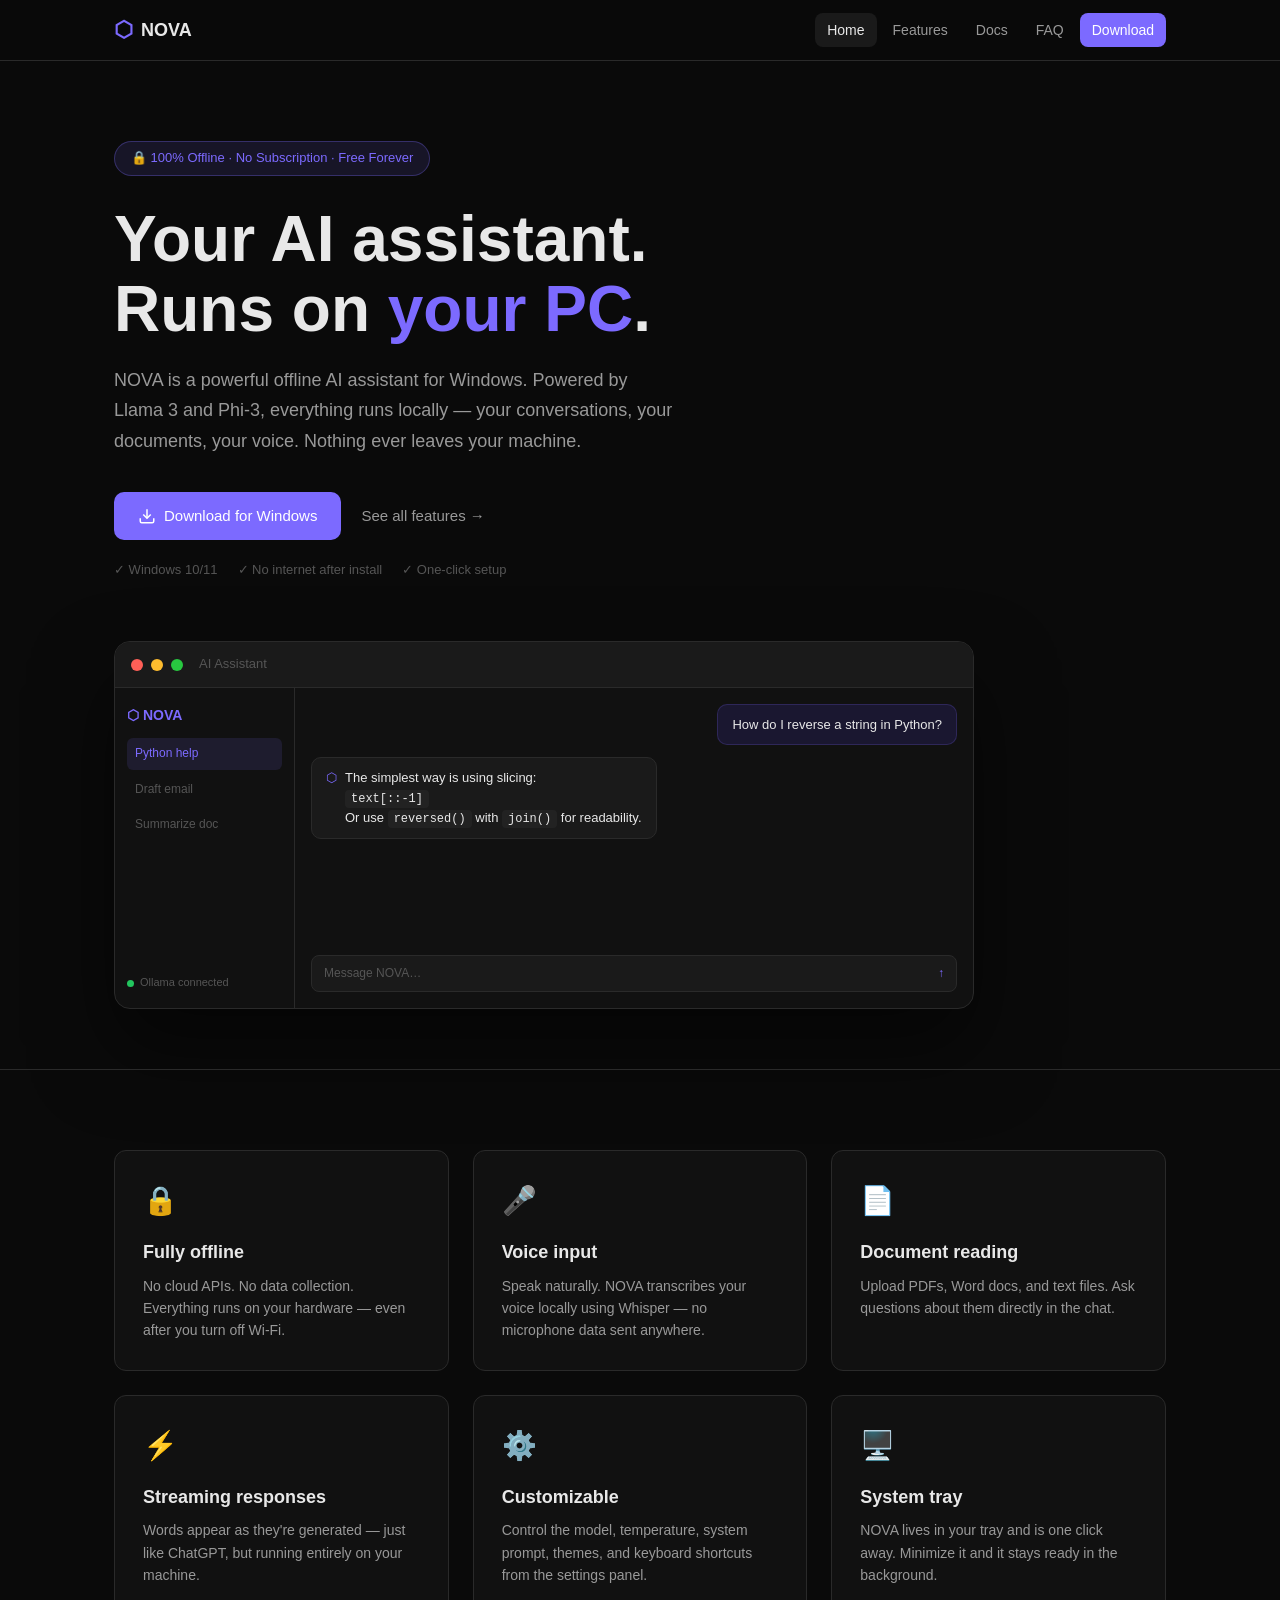
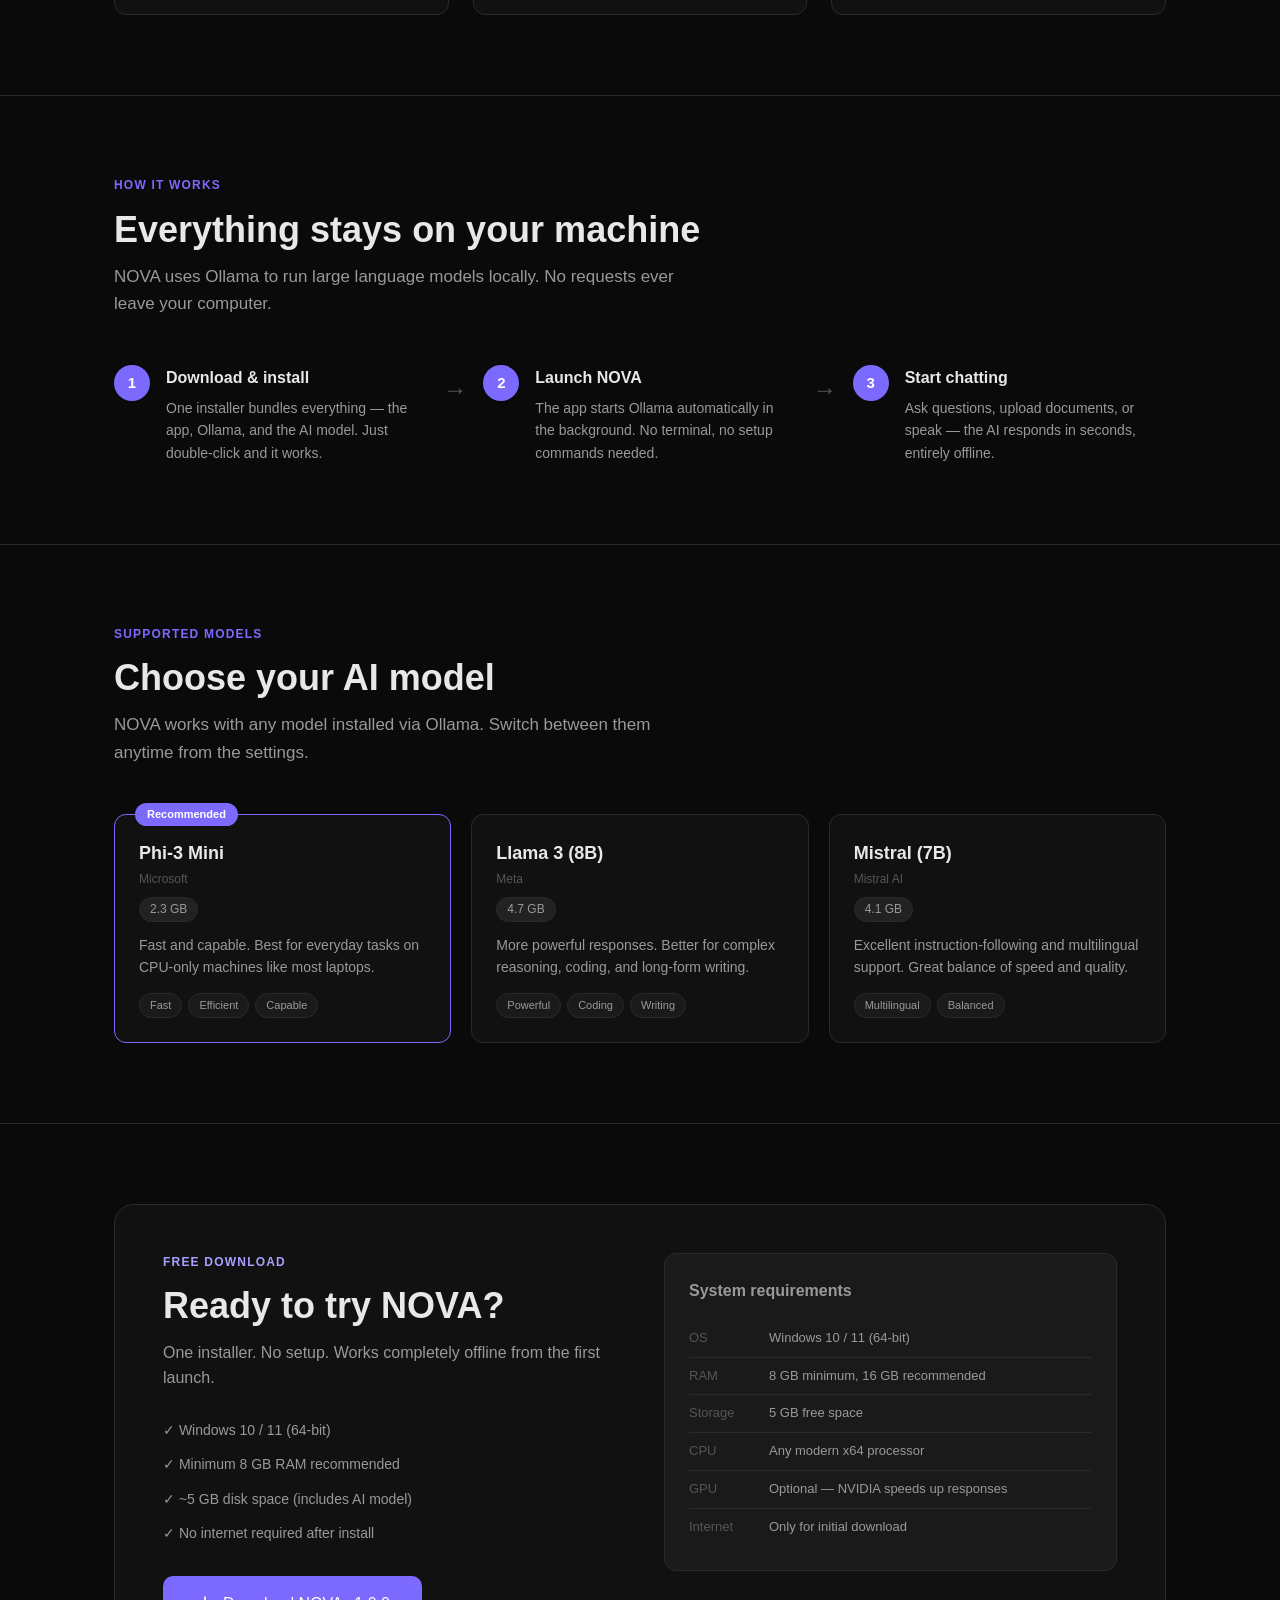
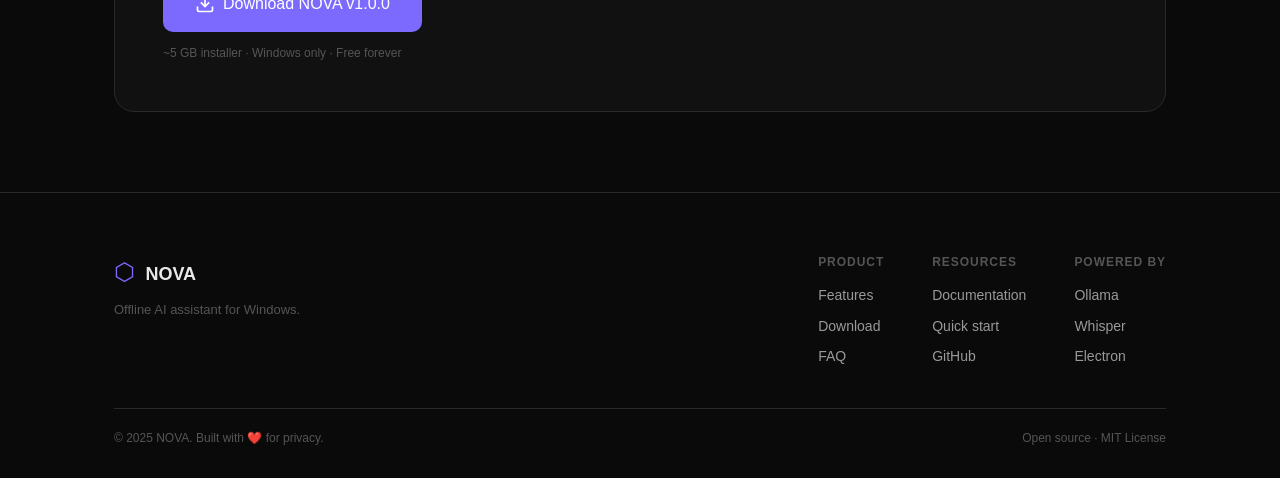
==== index.html @ b9f25810 "Add files via upload" ====
<!DOCTYPE html>
<html lang="en">
<head>
  <meta charset="UTF-8"/>
  <meta name="viewport" content="width=device-width, initial-scale=1.0"/>
  <title>NOVA — Offline AI Assistant for Windows</title>
  <meta name="description" content="NOVA is a fully offline AI assistant for Windows. No cloud. No subscriptions. Your data stays on your machine."/>
  <meta property="og:title" content="NOVA — Offline AI Assistant"/>
  <meta property="og:description" content="Powerful AI on your PC. No internet required. Free forever."/>
  <meta property="og:type" content="website"/>
  <link rel="stylesheet" href="style.css"/>
  <link rel="icon" href="assets/icon.ico"/>
</head>
<body>

  <!-- NAV -->
  <nav class="nav">
    <div class="nav-inner">
      <a href="index.html" class="nav-logo">
        <span class="logo-hex">⬡</span>
        <span>NOVA</span>
      </a>
      <div class="nav-links">
        <a href="index.html" class="active">Home</a>
        <a href="features.html">Features</a>
        <a href="docs.html">Docs</a>
        <a href="faq.html">FAQ</a>
        <a href="#download" class="nav-cta">Download</a>
      </div>
      <button class="nav-hamburger" id="hamburger" aria-label="Menu">&#9776;</button>
    </div>
    <div class="nav-mobile" id="navMobile">
      <a href="index.html">Home</a>
      <a href="features.html">Features</a>
      <a href="docs.html">Docs</a>
      <a href="faq.html">FAQ</a>
      <a href="#download">Download</a>
    </div>
  </nav>

  <!-- HERO -->
  <section class="hero">
    <div class="hero-badge">🔒 100% Offline · No Subscription · Free Forever</div>
    <h1 class="hero-title">Your AI assistant.<br/>Runs on <span class="accent">your PC</span>.</h1>
    <p class="hero-sub">NOVA is a powerful offline AI assistant for Windows. Powered by Llama 3 and Phi-3, everything runs locally — your conversations, your documents, your voice. Nothing ever leaves your machine.</p>
    <div class="hero-actions">
      <a href="#download" class="btn-primary">
        <svg width="18" height="18" viewBox="0 0 24 24" fill="none" stroke="currentColor" stroke-width="2"><path d="M21 15v4a2 2 0 0 1-2 2H5a2 2 0 0 1-2-2v-4"/><polyline points="7 10 12 15 17 10"/><line x1="12" y1="15" x2="12" y2="3"/></svg>
        Download for Windows
      </a>
      <a href="features.html" class="btn-ghost">See all features →</a>
    </div>
    <div class="hero-meta">
      <span>✓ Windows 10/11</span>
      <span>✓ No internet after install</span>
      <span>✓ One-click setup</span>
    </div>

    <!-- App preview -->
    <div class="app-preview">
      <div class="preview-bar">
        <span class="dot red"></span>
        <span class="dot yellow"></span>
        <span class="dot green"></span>
        <span class="preview-title">AI Assistant</span>
      </div>
      <div class="preview-body">
        <div class="preview-sidebar">
          <div class="preview-logo">⬡ NOVA</div>
          <div class="preview-history">
            <div class="preview-chat-item active">Python help</div>
            <div class="preview-chat-item">Draft email</div>
            <div class="preview-chat-item">Summarize doc</div>
          </div>
          <div class="preview-status">
            <span class="status-dot online"></span> Ollama connected
          </div>
        </div>
        <div class="preview-main">
          <div class="preview-msg user">How do I reverse a string in Python?</div>
          <div class="preview-msg ai">
            <span class="ai-icon">⬡</span>
            <div>The simplest way is using slicing:<br/>
            <code>text[::-1]</code><br/>
            Or use <code>reversed()</code> with <code>join()</code> for readability.</div>
          </div>
          <div class="preview-input">
            <span>Message NOVA…</span>
            <span class="preview-send">↑</span>
          </div>
        </div>
      </div>
    </div>
  </section>

  <!-- FEATURES STRIP -->
  <section class="features-strip">
    <div class="container">
      <div class="features-grid">
        <div class="feature-card">
          <div class="feature-icon">🔒</div>
          <h3>Fully offline</h3>
          <p>No cloud APIs. No data collection. Everything runs on your hardware — even after you turn off Wi-Fi.</p>
        </div>
        <div class="feature-card">
          <div class="feature-icon">🎤</div>
          <h3>Voice input</h3>
          <p>Speak naturally. NOVA transcribes your voice locally using Whisper — no microphone data sent anywhere.</p>
        </div>
        <div class="feature-card">
          <div class="feature-icon">📄</div>
          <h3>Document reading</h3>
          <p>Upload PDFs, Word docs, and text files. Ask questions about them directly in the chat.</p>
        </div>
        <div class="feature-card">
          <div class="feature-icon">⚡</div>
          <h3>Streaming responses</h3>
          <p>Words appear as they're generated — just like ChatGPT, but running entirely on your machine.</p>
        </div>
        <div class="feature-card">
          <div class="feature-icon">⚙️</div>
          <h3>Customizable</h3>
          <p>Control the model, temperature, system prompt, themes, and keyboard shortcuts from the settings panel.</p>
        </div>
        <div class="feature-card">
          <div class="feature-icon">🖥️</div>
          <h3>System tray</h3>
          <p>NOVA lives in your tray and is one click away. Minimize it and it stays ready in the background.</p>
        </div>
      </div>
    </div>
  </section>

  <!-- HOW IT WORKS -->
  <section class="how-it-works">
    <div class="container">
      <div class="section-label">How it works</div>
      <h2>Everything stays on your machine</h2>
      <p class="section-sub">NOVA uses Ollama to run large language models locally. No requests ever leave your computer.</p>
      <div class="steps">
        <div class="step">
          <div class="step-num">1</div>
          <div class="step-body">
            <h4>Download & install</h4>
            <p>One installer bundles everything — the app, Ollama, and the AI model. Just double-click and it works.</p>
          </div>
        </div>
        <div class="step-arrow">→</div>
        <div class="step">
          <div class="step-num">2</div>
          <div class="step-body">
            <h4>Launch NOVA</h4>
            <p>The app starts Ollama automatically in the background. No terminal, no setup commands needed.</p>
          </div>
        </div>
        <div class="step-arrow">→</div>
        <div class="step">
          <div class="step-num">3</div>
          <div class="step-body">
            <h4>Start chatting</h4>
            <p>Ask questions, upload documents, or speak — the AI responds in seconds, entirely offline.</p>
          </div>
        </div>
      </div>
    </div>
  </section>

  <!-- MODELS -->
  <section class="models-section">
    <div class="container">
      <div class="section-label">Supported models</div>
      <h2>Choose your AI model</h2>
      <p class="section-sub">NOVA works with any model installed via Ollama. Switch between them anytime from the settings.</p>
      <div class="models-grid">
        <div class="model-card recommended">
          <div class="model-badge">Recommended</div>
          <div class="model-name">Phi-3 Mini</div>
          <div class="model-maker">Microsoft</div>
          <div class="model-size">2.3 GB</div>
          <p>Fast and capable. Best for everyday tasks on CPU-only machines like most laptops.</p>
          <div class="model-tags"><span>Fast</span><span>Efficient</span><span>Capable</span></div>
        </div>
        <div class="model-card">
          <div class="model-name">Llama 3 (8B)</div>
          <div class="model-maker">Meta</div>
          <div class="model-size">4.7 GB</div>
          <p>More powerful responses. Better for complex reasoning, coding, and long-form writing.</p>
          <div class="model-tags"><span>Powerful</span><span>Coding</span><span>Writing</span></div>
        </div>
        <div class="model-card">
          <div class="model-name">Mistral (7B)</div>
          <div class="model-maker">Mistral AI</div>
          <div class="model-size">4.1 GB</div>
          <p>Excellent instruction-following and multilingual support. Great balance of speed and quality.</p>
          <div class="model-tags"><span>Multilingual</span><span>Balanced</span></div>
        </div>
      </div>
    </div>
  </section>

  <!-- DOWNLOAD -->
  <section class="download-section" id="download">
    <div class="container">
      <div class="download-card">
        <div class="download-left">
          <div class="section-label" style="color:#a89fff">Free download</div>
          <h2>Ready to try NOVA?</h2>
          <p>One installer. No setup. Works completely offline from the first launch.</p>
          <ul class="download-checklist">
            <li>✓ Windows 10 / 11 (64-bit)</li>
            <li>✓ Minimum 8 GB RAM recommended</li>
            <li>✓ ~5 GB disk space (includes AI model)</li>
            <li>✓ No internet required after install</li>
          </ul>
          <a href="https://github.com/YOUR_USERNAME/nova-ai/releases/latest/download/AI.Assistant.Setup.exe" class="btn-primary large">
            <svg width="20" height="20" viewBox="0 0 24 24" fill="none" stroke="currentColor" stroke-width="2"><path d="M21 15v4a2 2 0 0 1-2 2H5a2 2 0 0 1-2-2v-4"/><polyline points="7 10 12 15 17 10"/><line x1="12" y1="15" x2="12" y2="3"/></svg>
            Download NOVA v1.0.0
          </a>
          <div class="download-meta">~5 GB installer · Windows only · Free forever</div>
        </div>
        <div class="download-right">
          <div class="system-req">
            <h4>System requirements</h4>
            <table>
              <tr><td>OS</td><td>Windows 10 / 11 (64-bit)</td></tr>
              <tr><td>RAM</td><td>8 GB minimum, 16 GB recommended</td></tr>
              <tr><td>Storage</td><td>5 GB free space</td></tr>
              <tr><td>CPU</td><td>Any modern x64 processor</td></tr>
              <tr><td>GPU</td><td>Optional — NVIDIA speeds up responses</td></tr>
              <tr><td>Internet</td><td>Only for initial download</td></tr>
            </table>
          </div>
        </div>
      </div>
    </div>
  </section>

  <!-- FOOTER -->
  <footer class="footer">
    <div class="container">
      <div class="footer-inner">
        <div class="footer-brand">
          <span class="logo-hex">⬡</span>
          <span class="footer-name">NOVA</span>
          <p>Offline AI assistant for Windows.</p>
        </div>
        <div class="footer-links">
          <div>
            <h5>Product</h5>
            <a href="features.html">Features</a>
            <a href="#download">Download</a>
            <a href="faq.html">FAQ</a>
          </div>
          <div>
            <h5>Resources</h5>
            <a href="docs.html">Documentation</a>
            <a href="docs.html#quickstart">Quick start</a>
            <a href="https://github.com/YOUR_USERNAME/nova-ai">GitHub</a>
          </div>
          <div>
            <h5>Powered by</h5>
            <a href="https://ollama.com" target="_blank">Ollama</a>
            <a href="https://github.com/ggerganov/whisper.cpp" target="_blank">Whisper</a>
            <a href="https://www.electronjs.org" target="_blank">Electron</a>
          </div>
        </div>
      </div>
      <div class="footer-bottom">
        <span>© 2025 NOVA. Built with ❤️ for privacy.</span>
        <span>Open source · MIT License</span>
      </div>
    </div>
  </footer>

  <script>
    document.getElementById('hamburger').addEventListener('click', () => {
      document.getElementById('navMobile').classList.toggle('open');
    });
  </script>
</body>
</html>
---- style.css ----
/* ── Reset ── */
*, *::before, *::after { box-sizing: border-box; margin: 0; padding: 0; }
:root {
  --bg:       #0a0a0a;
  --bg2:      #111111;
  --bg3:      #1a1a1a;
  --bg4:      #222222;
  --border:   #2a2a2a;
  --text:     #e8e8e8;
  --text2:    #999;
  --text3:    #555;
  --accent:   #7c6aff;
  --accent2:  #5e4fe0;
  --accent-g: rgba(124,106,255,0.12);
  --green:    #22c55e;
  --radius:   12px;
}
html { scroll-behavior: smooth; }
body { font-family: -apple-system, BlinkMacSystemFont, 'Segoe UI', sans-serif; background: var(--bg); color: var(--text); font-size: 16px; line-height: 1.6; }
a { color: var(--accent); text-decoration: none; }
a:hover { text-decoration: underline; }
ul { padding-left: 1.2rem; }
li { margin-bottom: 4px; }
strong { font-weight: 600; }

/* ── Nav ── */
.nav { position: sticky; top: 0; z-index: 100; background: rgba(10,10,10,0.92); backdrop-filter: blur(12px); border-bottom: 1px solid var(--border); }
.nav-inner { max-width: 1100px; margin: 0 auto; padding: 0 24px; height: 60px; display: flex; align-items: center; gap: 32px; }
.nav-logo { display: flex; align-items: center; gap: 8px; font-size: 18px; font-weight: 700; color: var(--text); text-decoration: none; }
.logo-hex { color: var(--accent); font-size: 22px; }
.nav-links { display: flex; align-items: center; gap: 4px; margin-left: auto; }
.nav-links a { color: var(--text2); font-size: 14px; padding: 6px 12px; border-radius: 8px; transition: all 0.15s; text-decoration: none; }
.nav-links a:hover, .nav-links a.active { color: var(--text); background: var(--bg3); }
.nav-cta { background: var(--accent) !important; color: #fff !important; font-weight: 500; }
.nav-cta:hover { background: var(--accent2) !important; }
.nav-hamburger { display: none; background: none; border: 1px solid var(--border); color: var(--text); border-radius: 6px; padding: 6px 10px; cursor: pointer; font-size: 16px; margin-left: auto; }
.nav-mobile { display: none; flex-direction: column; padding: 12px 24px 16px; gap: 4px; border-top: 1px solid var(--border); }
.nav-mobile.open { display: flex; }
.nav-mobile a { color: var(--text2); padding: 8px 12px; border-radius: 8px; font-size: 15px; text-decoration: none; }
.nav-mobile a:hover { background: var(--bg3); color: var(--text); }
@media (max-width: 700px) {
  .nav-links { display: none; }
  .nav-hamburger { display: block; }
}

/* ── Container ── */
.container { max-width: 1100px; margin: 0 auto; padding: 0 24px; }

/* ── Buttons ── */
.btn-primary { display: inline-flex; align-items: center; gap: 8px; background: var(--accent); color: #fff; padding: 12px 24px; border-radius: 10px; font-size: 15px; font-weight: 500; text-decoration: none; transition: all 0.2s; border: none; cursor: pointer; }
.btn-primary:hover { background: var(--accent2); text-decoration: none; }
.btn-primary.large { padding: 15px 32px; font-size: 16px; }
.btn-ghost { display: inline-flex; align-items: center; gap: 6px; color: var(--text2); font-size: 15px; text-decoration: none; padding: 12px 4px; transition: color 0.2s; }
.btn-ghost:hover { color: var(--text); text-decoration: none; }

/* ── Section labels ── */
.section-label { font-size: 12px; font-weight: 600; text-transform: uppercase; letter-spacing: 0.1em; color: var(--accent); margin-bottom: 12px; }
.section-sub { color: var(--text2); font-size: 17px; max-width: 600px; margin: 12px 0 48px; }
h1 { font-size: clamp(32px, 5vw, 52px); font-weight: 700; line-height: 1.15; }
h2 { font-size: clamp(24px, 3vw, 36px); font-weight: 700; line-height: 1.2; margin-bottom: 12px; }
h3 { font-size: 18px; font-weight: 600; margin-bottom: 8px; }
h4 { font-size: 16px; font-weight: 600; margin-bottom: 6px; }

/* ── Hero ── */
.hero { padding: 80px 24px 60px; max-width: 1100px; margin: 0 auto; }
.hero-badge { display: inline-flex; align-items: center; background: var(--accent-g); border: 1px solid rgba(124,106,255,0.3); color: var(--accent); padding: 6px 16px; border-radius: 20px; font-size: 13px; font-weight: 500; margin-bottom: 28px; }
.hero-title { font-size: clamp(36px, 6vw, 64px); font-weight: 800; line-height: 1.1; margin-bottom: 20px; }
.accent { color: var(--accent); }
.hero-sub { font-size: 18px; color: var(--text2); max-width: 560px; line-height: 1.7; margin-bottom: 36px; }
.hero-actions { display: flex; gap: 16px; align-items: center; flex-wrap: wrap; margin-bottom: 20px; }
.hero-meta { display: flex; gap: 20px; flex-wrap: wrap; font-size: 13px; color: var(--text3); margin-bottom: 60px; }

/* ── App preview ── */
.app-preview { background: var(--bg2); border: 1px solid var(--border); border-radius: 16px; overflow: hidden; max-width: 860px; box-shadow: 0 40px 80px rgba(0,0,0,0.5); }
.preview-bar { display: flex; align-items: center; gap: 8px; padding: 12px 16px; background: var(--bg3); border-bottom: 1px solid var(--border); }
.dot { width: 12px; height: 12px; border-radius: 50%; }
.dot.red { background: #ff5f57; }
.dot.yellow { background: #febc2e; }
.dot.green { background: #28c840; }
.preview-title { margin-left: 8px; font-size: 13px; color: var(--text3); }
.preview-body { display: flex; height: 320px; }
.preview-sidebar { width: 180px; border-right: 1px solid var(--border); padding: 16px 12px; display: flex; flex-direction: column; gap: 12px; flex-shrink: 0; }
.preview-logo { font-size: 14px; font-weight: 700; color: var(--accent); }
.preview-history { flex: 1; display: flex; flex-direction: column; gap: 4px; }
.preview-chat-item { padding: 6px 8px; border-radius: 6px; font-size: 12px; color: var(--text3); }
.preview-chat-item.active { background: var(--accent-g); color: var(--accent); }
.preview-status { display: flex; align-items: center; gap: 6px; font-size: 11px; color: var(--text3); }
.status-dot { width: 7px; height: 7px; border-radius: 50%; background: var(--text3); flex-shrink: 0; }
.status-dot.online { background: var(--green); }
.preview-main { flex: 1; display: flex; flex-direction: column; padding: 16px; gap: 12px; overflow: hidden; }
.preview-msg { padding: 10px 14px; border-radius: 10px; font-size: 13px; line-height: 1.5; max-width: 85%; }
.preview-msg.user { background: #1a1730; border: 1px solid rgba(124,106,255,0.2); align-self: flex-end; }
.preview-msg.ai { background: var(--bg3); border: 1px solid var(--border); align-self: flex-start; display: flex; gap: 8px; }
.ai-icon { color: var(--accent); flex-shrink: 0; }
code { background: var(--bg4); padding: 2px 6px; border-radius: 4px; font-family: monospace; font-size: 12px; }
.preview-input { margin-top: auto; background: var(--bg3); border: 1px solid var(--border); border-radius: 8px; padding: 8px 12px; font-size: 12px; color: var(--text3); display: flex; justify-content: space-between; }
.preview-send { color: var(--accent); font-weight: 700; }

/* ── Features strip ── */
.features-strip { padding: 80px 0; border-top: 1px solid var(--border); }
.features-grid { display: grid; grid-template-columns: repeat(auto-fit, minmax(280px, 1fr)); gap: 24px; }
.feature-card { background: var(--bg2); border: 1px solid var(--border); border-radius: var(--radius); padding: 28px; transition: border-color 0.2s; }
.feature-card:hover { border-color: var(--accent); }
.feature-icon { font-size: 28px; margin-bottom: 14px; }
.feature-card h3 { margin-bottom: 8px; }
.feature-card p { color: var(--text2); font-size: 14px; line-height: 1.6; }

/* ── How it works ── */
.how-it-works { padding: 80px 0; border-top: 1px solid var(--border); }
.steps { display: flex; align-items: flex-start; gap: 16px; flex-wrap: wrap; margin-top: 40px; }
.step { flex: 1; min-width: 200px; display: flex; gap: 16px; }
.step-num { width: 36px; height: 36px; border-radius: 50%; background: var(--accent); color: #fff; display: flex; align-items: center; justify-content: center; font-weight: 700; font-size: 15px; flex-shrink: 0; }
.step-arrow { color: var(--text3); font-size: 24px; padding-top: 6px; }
.step-body h4 { margin-bottom: 6px; }
.step-body p { color: var(--text2); font-size: 14px; }
@media (max-width: 700px) { .step-arrow { display: none; } }

/* ── Models ── */
.models-section { padding: 80px 0; border-top: 1px solid var(--border); }
.models-grid { display: grid; grid-template-columns: repeat(auto-fit, minmax(260px, 1fr)); gap: 20px; margin-top: 40px; }
.model-card { background: var(--bg2); border: 1px solid var(--border); border-radius: var(--radius); padding: 24px; position: relative; }
.model-card.recommended { border-color: var(--accent); }
.model-badge { position: absolute; top: -12px; left: 20px; background: var(--accent); color: #fff; font-size: 11px; font-weight: 600; padding: 3px 12px; border-radius: 20px; }
.model-name { font-size: 18px; font-weight: 700; margin-bottom: 2px; }
.model-maker { font-size: 12px; color: var(--text3); margin-bottom: 6px; }
.model-size { display: inline-block; background: var(--bg4); border: 1px solid var(--border); padding: 2px 10px; border-radius: 20px; font-size: 12px; color: var(--text2); margin-bottom: 12px; }
.model-card p { color: var(--text2); font-size: 14px; margin-bottom: 14px; }
.model-tags { display: flex; gap: 6px; flex-wrap: wrap; }
.model-tags span { background: var(--bg3); border: 1px solid var(--border); padding: 3px 10px; border-radius: 20px; font-size: 11px; color: var(--text2); }

/* ── Download ── */
.download-section { padding: 80px 0; border-top: 1px solid var(--border); }
.download-card { background: var(--bg2); border: 1px solid var(--border); border-radius: 20px; padding: 48px; display: grid; grid-template-columns: 1fr 1fr; gap: 48px; }
@media (max-width: 800px) { .download-card { grid-template-columns: 1fr; } }
.download-left h2 { margin-bottom: 12px; }
.download-left p { color: var(--text2); margin-bottom: 24px; }
.download-checklist { list-style: none; padding: 0; margin-bottom: 28px; }
.download-checklist li { color: var(--text2); font-size: 14px; padding: 4px 0; }
.download-meta { margin-top: 12px; font-size: 12px; color: var(--text3); }
.system-req { background: var(--bg3); border: 1px solid var(--border); border-radius: var(--radius); padding: 24px; }
.system-req h4 { margin-bottom: 16px; color: var(--text2); }
.system-req table { width: 100%; font-size: 13px; border-collapse: collapse; }
.system-req td { padding: 8px 0; border-bottom: 1px solid var(--border); color: var(--text2); }
.system-req td:first-child { color: var(--text3); width: 80px; }
.system-req tr:last-child td { border-bottom: none; }

/* ── Footer ── */
.footer { border-top: 1px solid var(--border); padding: 60px 0 30px; margin-top: 0; }
.footer-inner { display: flex; gap: 48px; flex-wrap: wrap; margin-bottom: 40px; }
.footer-brand { flex: 1; min-width: 200px; }
.footer-brand .logo-hex { font-size: 24px; color: var(--accent); }
.footer-name { font-size: 18px; font-weight: 700; margin-left: 6px; }
.footer-brand p { color: var(--text3); font-size: 13px; margin-top: 8px; }
.footer-links { display: flex; gap: 48px; flex-wrap: wrap; }
.footer-links div { display: flex; flex-direction: column; gap: 8px; }
.footer-links h5 { font-size: 12px; font-weight: 600; text-transform: uppercase; letter-spacing: 0.08em; color: var(--text3); margin-bottom: 4px; }
.footer-links a { color: var(--text2); font-size: 14px; text-decoration: none; }
.footer-links a:hover { color: var(--text); }
.footer-bottom { border-top: 1px solid var(--border); padding-top: 20px; display: flex; justify-content: space-between; flex-wrap: wrap; gap: 8px; font-size: 12px; color: var(--text3); }

/* ── Page hero ── */
.page-hero { padding: 72px 0 48px; border-bottom: 1px solid var(--border); }
.page-hero h1 { font-size: clamp(28px, 4vw, 48px); margin-bottom: 12px; }

/* ── Features detail ── */
.features-detail { padding: 80px 0; }
.feature-row { display: grid; grid-template-columns: 1fr 1fr; gap: 64px; align-items: center; margin-bottom: 100px; }
.feature-row.reverse { direction: rtl; }
.feature-row.reverse > * { direction: ltr; }
@media (max-width: 768px) { .feature-row, .feature-row.reverse { grid-template-columns: 1fr; direction: ltr; } }
.feature-tag { display: inline-block; background: var(--accent-g); border: 1px solid rgba(124,106,255,0.3); color: var(--accent); padding: 4px 12px; border-radius: 20px; font-size: 12px; font-weight: 600; margin-bottom: 16px; }
.feature-text h2 { margin-bottom: 14px; }
.feature-text p { color: var(--text2); margin-bottom: 12px; line-height: 1.7; }
.feature-text ul { color: var(--text2); font-size: 14px; }
.feature-visual { background: var(--bg2); border: 1px solid var(--border); border-radius: var(--radius); padding: 28px; }

/* ── Chat demo ── */
.chat-demo { display: flex; flex-direction: column; gap: 12px; }
.demo-msg { padding: 10px 14px; border-radius: 10px; font-size: 13px; line-height: 1.5; }
.demo-msg.user { background: #1a1730; border: 1px solid rgba(124,106,255,0.2); align-self: flex-end; max-width: 80%; }
.demo-msg.ai { background: var(--bg3); border: 1px solid var(--border); display: flex; gap: 8px; }
.demo-msg.small { font-size: 12px; }
.ai-dot { color: var(--accent); flex-shrink: 0; }
.cursor { animation: blink 1s infinite; }
@keyframes blink { 0%,100%{opacity:1} 50%{opacity:0} }
.streaming { border-color: var(--accent); }

/* ── Voice demo ── */
.voice-demo { display: flex; flex-direction: column; align-items: center; gap: 16px; padding: 16px; }
.voice-circle { width: 80px; height: 80px; border-radius: 50%; background: var(--bg3); border: 2px solid var(--border); display: flex; align-items: center; justify-content: center; font-size: 28px; }
.voice-circle.listening { border-color: #ef4444; background: rgba(239,68,68,0.1); animation: pulse 1.5s infinite; }
@keyframes pulse { 0%,100%{box-shadow:0 0 0 0 rgba(239,68,68,0.3)} 50%{box-shadow:0 0 0 12px rgba(239,68,68,0)} }
.voice-text { font-size: 12px; color: #ef4444; text-align: center; }
.voice-input-preview { font-size: 13px; color: var(--text2); text-align: center; font-style: italic; }

/* ── Doc demo ── */
.doc-demo { display: flex; flex-direction: column; gap: 12px; }
.doc-file { display: flex; align-items: center; gap: 8px; background: var(--accent-g); border: 1px solid rgba(124,106,255,0.2); border-radius: 8px; padding: 8px 12px; font-size: 13px; color: var(--accent); }
.doc-remove { margin-left: auto; color: var(--text3); cursor: pointer; }

/* ── Settings demo ── */
.settings-demo { display: flex; flex-direction: column; gap: 14px; }
.setting-row { display: flex; align-items: center; gap: 10px; font-size: 13px; color: var(--text2); border-bottom: 1px solid var(--border); padding-bottom: 10px; }
.setting-row:last-child { border-bottom: none; }
.setting-row > span:first-child { flex: 1; }
.setting-val { font-size: 12px; color: var(--accent); font-weight: 500; white-space: nowrap; }
.mini-slider { flex: 1; height: 4px; background: var(--bg4); border-radius: 2px; position: relative; }
.mini-thumb { position: absolute; top: -6px; width: 16px; height: 16px; background: var(--accent); border-radius: 50%; transform: translateX(-50%); }
.color-dots { display: flex; gap: 6px; }
.color-dots span { width: 18px; height: 18px; border-radius: 50%; border: 2px solid transparent; cursor: pointer; }
.color-dots span.active { border-color: #fff; }

/* ── Shortcuts ── */
.shortcuts-section { padding: 60px 0; border-top: 1px solid var(--border); }
.shortcuts-grid { display: grid; grid-template-columns: repeat(auto-fit, minmax(240px, 1fr)); gap: 12px; margin-top: 32px; }
.shortcut-row { display: flex; align-items: center; gap: 12px; background: var(--bg2); border: 1px solid var(--border); border-radius: 8px; padding: 14px 16px; }
kbd { background: var(--bg4); border: 1px solid var(--border); border-radius: 6px; padding: 4px 10px; font-size: 12px; font-family: monospace; color: var(--accent); }
.shortcut-row span { color: var(--text2); font-size: 14px; }

/* ── CTA ── */
.cta-section { padding: 80px 0; text-align: center; border-top: 1px solid var(--border); }
.cta-section h2 { margin-bottom: 12px; }
.cta-section p { color: var(--text2); margin-bottom: 28px; font-size: 17px; }

/* ── Docs layout ── */
.docs-layout { display: grid; grid-template-columns: 240px 1fr; min-height: calc(100vh - 60px); max-width: 1100px; margin: 0 auto; padding: 0 24px; gap: 48px; }
@media (max-width: 768px) { .docs-layout { grid-template-columns: 1fr; } .docs-sidebar { display: none; } }
.docs-sidebar { padding: 40px 0; }
.docs-nav { position: sticky; top: 80px; }
.docs-nav-group { margin-bottom: 28px; }
.docs-nav-label { font-size: 11px; font-weight: 700; text-transform: uppercase; letter-spacing: 0.08em; color: var(--text3); margin-bottom: 8px; padding: 0 12px; }
.docs-nav-link { display: block; padding: 6px 12px; border-radius: 6px; font-size: 14px; color: var(--text2); text-decoration: none; transition: all 0.15s; }
.docs-nav-link:hover { color: var(--text); background: var(--bg3); }
.docs-nav-link.active { color: var(--accent); background: var(--accent-g); }
.docs-main { padding: 40px 0 80px; max-width: 720px; }
.docs-main h1 { margin-bottom: 8px; }
.docs-lead { font-size: 18px; color: var(--text2); margin-bottom: 32px; }
.docs-main h2 { margin-top: 48px; margin-bottom: 12px; font-size: 24px; }
.docs-main h3 { margin-top: 28px; margin-bottom: 8px; }
.docs-main p { color: var(--text2); margin-bottom: 16px; line-height: 1.75; }
.docs-main ul, .docs-main ol { color: var(--text2); margin-bottom: 16px; }
.docs-main li { margin-bottom: 6px; line-height: 1.7; }
.docs-divider { border: none; border-top: 1px solid var(--border); margin: 40px 0; }
.code-block { background: var(--bg3); border: 1px solid var(--border); border-radius: 8px; padding: 14px 18px; font-family: monospace; font-size: 14px; color: var(--accent); margin: 16px 0; }
.callout { border-radius: 8px; padding: 16px 20px; margin: 20px 0; font-size: 14px; line-height: 1.6; }
.callout-info { background: rgba(124,106,255,0.08); border: 1px solid rgba(124,106,255,0.25); color: var(--text2); }
.callout-warning { background: rgba(245,158,11,0.08); border: 1px solid rgba(245,158,11,0.25); color: var(--text2); }
.docs-table { width: 100%; border-collapse: collapse; font-size: 14px; margin: 16px 0 24px; }
.docs-table th { text-align: left; padding: 10px 12px; background: var(--bg3); color: var(--text2); font-weight: 600; border-bottom: 1px solid var(--border); }
.docs-table td { padding: 10px 12px; border-bottom: 1px solid var(--border); color: var(--text2); }
.steps-doc { display: flex; flex-direction: column; gap: 24px; margin: 24px 0; }
.step-doc { display: flex; gap: 20px; }
.step-doc-num { width: 32px; height: 32px; border-radius: 50%; background: var(--accent); color: #fff; display: flex; align-items: center; justify-content: center; font-weight: 700; font-size: 14px; flex-shrink: 0; margin-top: 2px; }
.step-doc-body h3 { margin-bottom: 6px; font-size: 16px; }
.step-doc-body p { font-size: 14px; }

/* ── FAQ ── */
.faq-section { padding: 60px 0 80px; }
.faq-container { max-width: 780px; }
.faq-group { margin-bottom: 48px; }
.faq-group h2 { font-size: 20px; margin-bottom: 16px; color: var(--text2); }
.faq-item { border: 1px solid var(--border); border-radius: 10px; margin-bottom: 8px; overflow: hidden; }
.faq-q { width: 100%; background: var(--bg2); border: none; color: var(--text); font-size: 15px; font-weight: 500; padding: 18px 20px; text-align: left; cursor: pointer; display: flex; justify-content: space-between; align-items: center; transition: background 0.15s; }
.faq-q::after { content: '+'; color: var(--accent); font-size: 20px; flex-shrink: 0; }
.faq-item.open .faq-q::after { content: '−'; }
.faq-q:hover { background: var(--bg3); }
.faq-a { display: none; padding: 0 20px 18px; background: var(--bg2); }
.faq-item.open .faq-a { display: block; }
.faq-a p { color: var(--text2); font-size: 14px; line-height: 1.7; margin-bottom: 8px; }
.faq-a ul, .faq-a ol { color: var(--text2); font-size: 14px; padding-left: 1.4rem; }
.faq-a li { margin-bottom: 4px; }
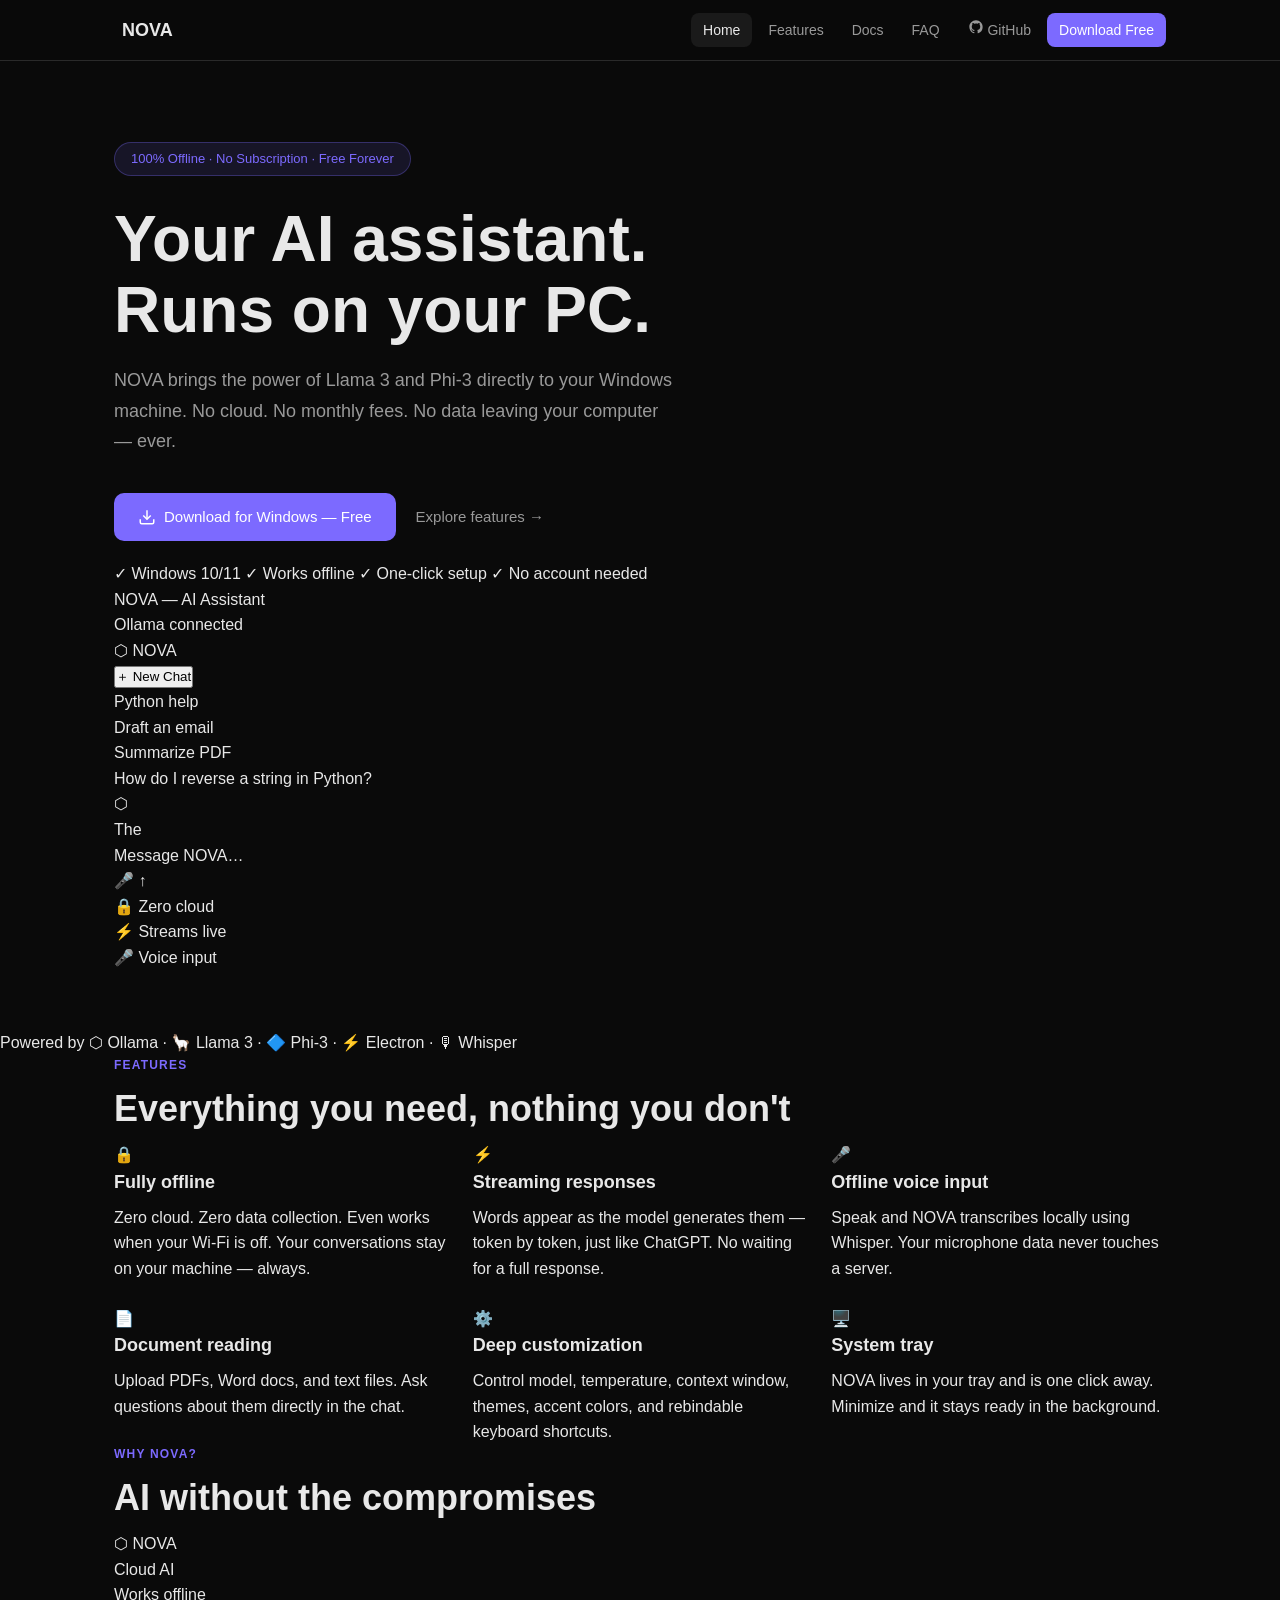
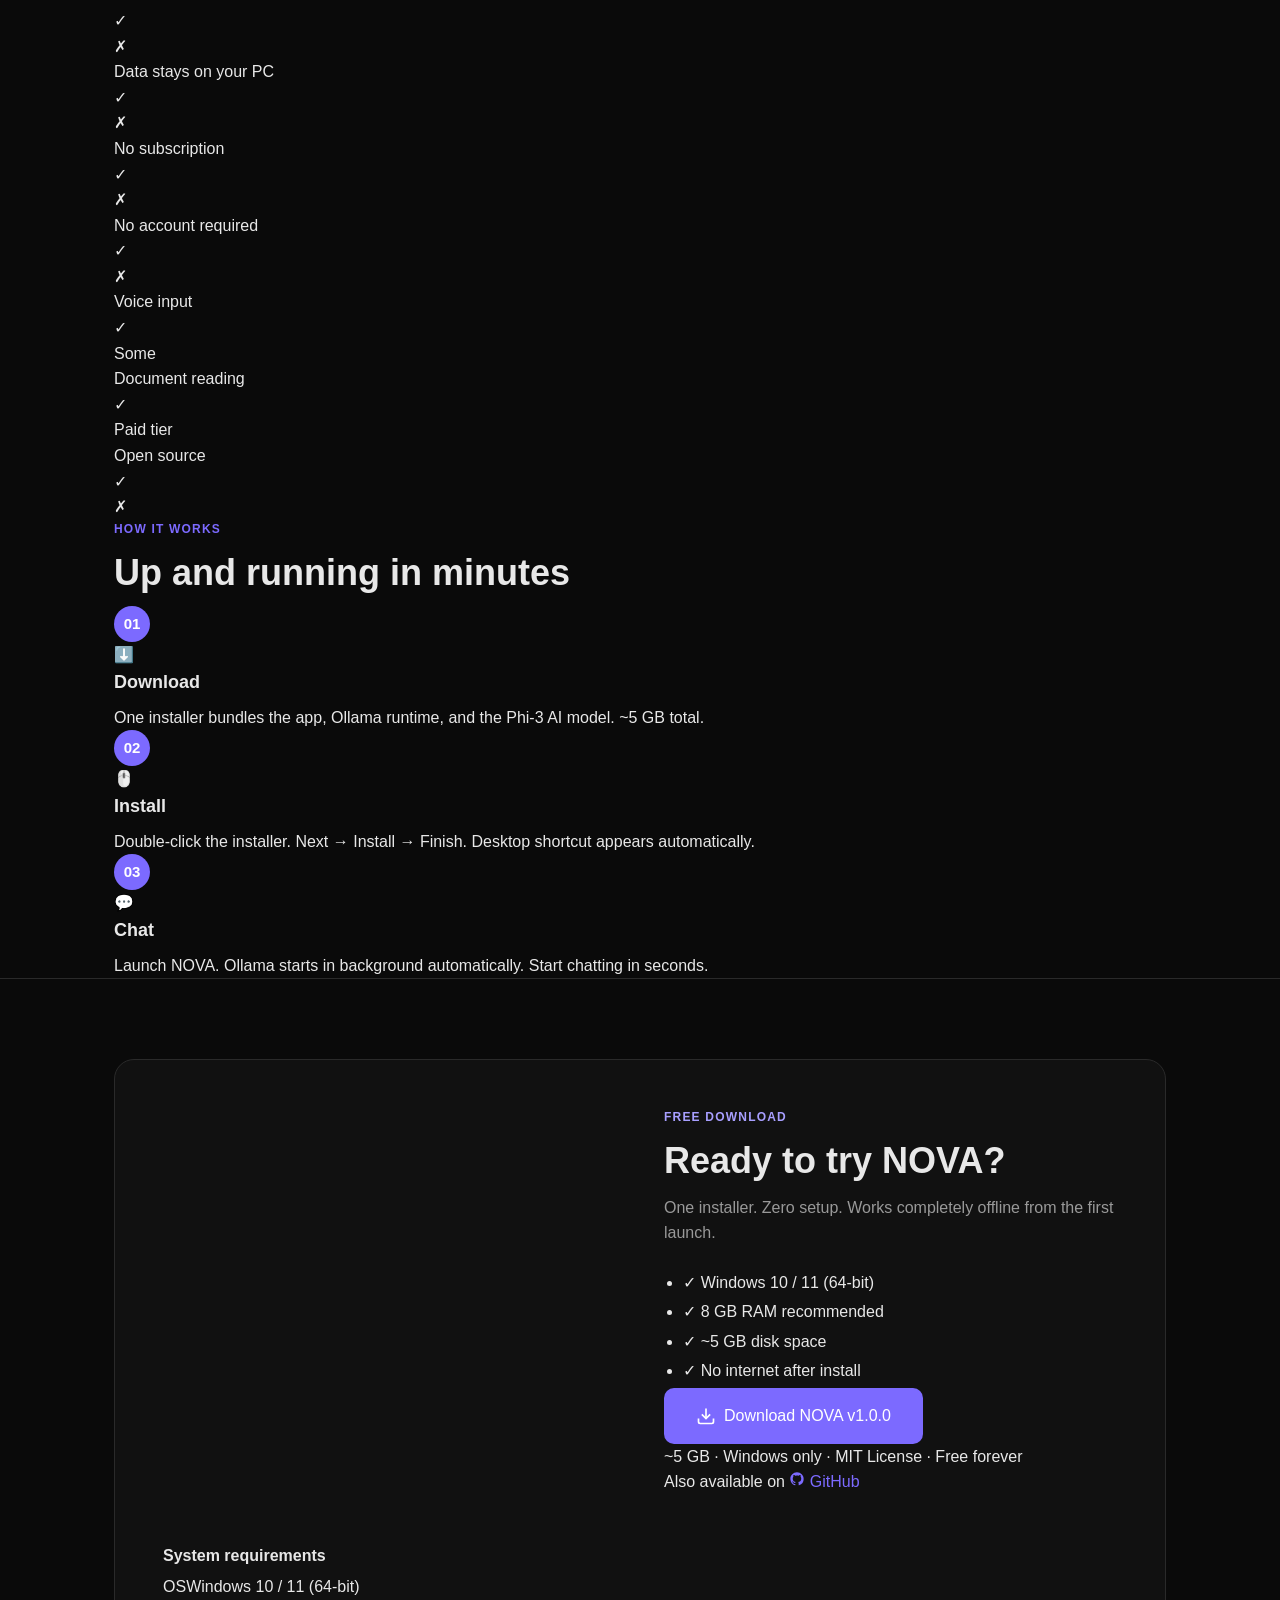
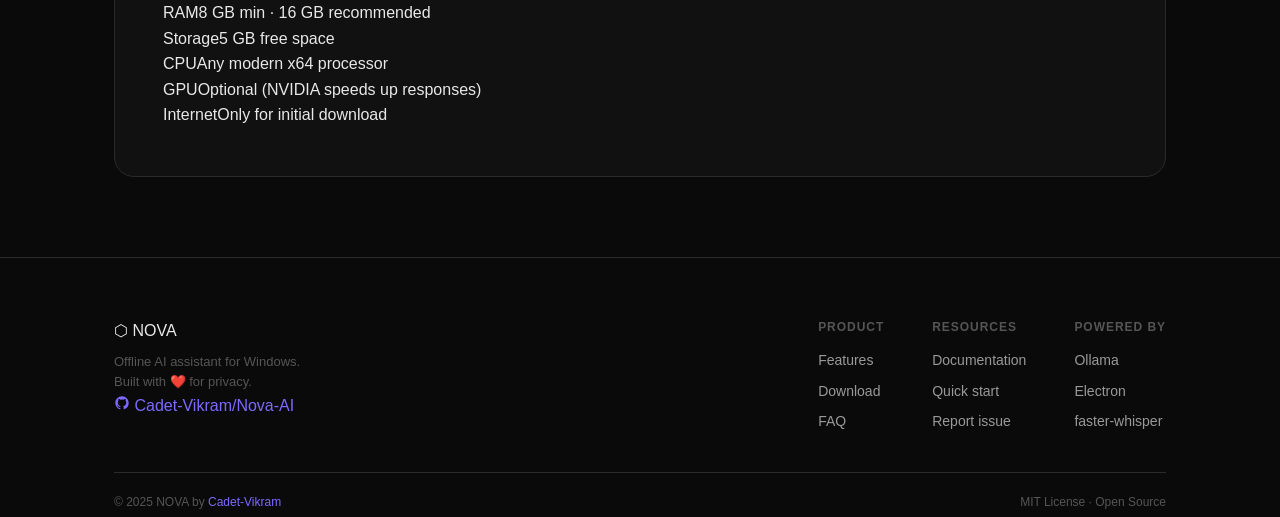
==== commit c08a494d: "Update print statement from 'Hello' to 'Goodbye'" ====
--- a/index.html
+++ b/index.html
@@ -7,275 +7,405 @@
   <meta name="description" content="NOVA is a fully offline AI assistant for Windows. No cloud. No subscriptions. Your data stays on your machine."/>
   <meta property="og:title" content="NOVA — Offline AI Assistant"/>
   <meta property="og:description" content="Powerful AI on your PC. No internet required. Free forever."/>
-  <meta property="og:type" content="website"/>
   <link rel="stylesheet" href="style.css"/>
-  <link rel="icon" href="assets/icon.ico"/>
 </head>
 <body>
 
-  <!-- NAV -->
-  <nav class="nav">
-    <div class="nav-inner">
-      <a href="index.html" class="nav-logo">
-        <span class="logo-hex">⬡</span>
-        <span>NOVA</span>
-      </a>
-      <div class="nav-links">
-        <a href="index.html" class="active">Home</a>
-        <a href="features.html">Features</a>
-        <a href="docs.html">Docs</a>
-        <a href="faq.html">FAQ</a>
-        <a href="#download" class="nav-cta">Download</a>
-      </div>
-      <button class="nav-hamburger" id="hamburger" aria-label="Menu">&#9776;</button>
-    </div>
-    <div class="nav-mobile" id="navMobile">
-      <a href="index.html">Home</a>
+<!-- ── Animated background ── -->
+<div class="bg-grid"></div>
+<div class="bg-glow"></div>
+
+<!-- ── NAV ── -->
+<nav class="nav" id="nav">
+  <div class="nav-inner">
+    <a href="index.html" class="nav-logo">
+      <svg class="hex-logo" viewBox="0 0 40 46" fill="none">
+        <path d="M20 2L37 11.5V29.5L20 39L3 29.5V11.5L20 2Z" stroke="url(#grad)" stroke-width="2" fill="none"/>
+        <text x="50%" y="56%" dominant-baseline="middle" text-anchor="middle" fill="url(#grad)" font-size="14" font-weight="bold">N</text>
+        <defs>
+          <linearGradient id="grad" x1="0" y1="0" x2="40" y2="46" gradientUnits="userSpaceOnUse">
+            <stop offset="0%" stop-color="#7c6aff"/>
+            <stop offset="100%" stop-color="#a78bfa"/>
+          </linearGradient>
+        </defs>
+      </svg>
+      <span>NOVA</span>
+    </a>
+    <div class="nav-links">
+      <a href="index.html" class="active">Home</a>
       <a href="features.html">Features</a>
       <a href="docs.html">Docs</a>
       <a href="faq.html">FAQ</a>
-      <a href="#download">Download</a>
-    </div>
-  </nav>
-
-  <!-- HERO -->
-  <section class="hero">
-    <div class="hero-badge">🔒 100% Offline · No Subscription · Free Forever</div>
-    <h1 class="hero-title">Your AI assistant.<br/>Runs on <span class="accent">your PC</span>.</h1>
-    <p class="hero-sub">NOVA is a powerful offline AI assistant for Windows. Powered by Llama 3 and Phi-3, everything runs locally — your conversations, your documents, your voice. Nothing ever leaves your machine.</p>
-    <div class="hero-actions">
-      <a href="#download" class="btn-primary">
+      <a href="https://github.com/Cadet-Vikram/Nova-AI" target="_blank" class="nav-github">
+        <svg width="16" height="16" viewBox="0 0 24 24" fill="currentColor"><path d="M12 2C6.477 2 2 6.484 2 12.017c0 4.425 2.865 8.18 6.839 9.504.5.092.682-.217.682-.483 0-.237-.008-.868-.013-1.703-2.782.605-3.369-1.343-3.369-1.343-.454-1.158-1.11-1.466-1.11-1.466-.908-.62.069-.608.069-.608 1.003.07 1.531 1.032 1.531 1.032.892 1.53 2.341 1.088 2.91.832.092-.647.35-1.088.636-1.338-2.22-.253-4.555-1.113-4.555-4.951 0-1.093.39-1.988 1.029-2.688-.103-.253-.446-1.272.098-2.65 0 0 .84-.27 2.75 1.026A9.564 9.564 0 0112 6.844c.85.004 1.705.115 2.504.337 1.909-1.296 2.747-1.027 2.747-1.027.546 1.379.202 2.398.1 2.651.64.7 1.028 1.595 1.028 2.688 0 3.848-2.339 4.695-4.566 4.943.359.309.678.92.678 1.855 0 1.338-.012 2.419-.012 2.747 0 .268.18.58.688.482A10.019 10.019 0 0022 12.017C22 6.484 17.522 2 12 2z"/></svg>
+        GitHub
+      </a>
+      <a href="#download" class="nav-cta">Download Free</a>
+    </div>
+    <button class="nav-hamburger" id="hamburger">&#9776;</button>
+  </div>
+  <div class="nav-mobile" id="navMobile">
+    <a href="index.html">Home</a>
+    <a href="features.html">Features</a>
+    <a href="docs.html">Docs</a>
+    <a href="faq.html">FAQ</a>
+    <a href="https://github.com/Cadet-Vikram/Nova-AI" target="_blank">GitHub</a>
+    <a href="#download">Download</a>
+  </div>
+</nav>
+
+<!-- ── HERO ── -->
+<section class="hero">
+  <div class="hero-content">
+    <div class="hero-badge reveal">
+      <span class="badge-dot"></span>
+      100% Offline · No Subscription · Free Forever
+    </div>
+
+    <h1 class="hero-title reveal">
+      Your AI assistant.<br/>
+      Runs on <span class="gradient-text">your PC</span>.
+    </h1>
+
+    <p class="hero-sub reveal">
+      NOVA brings the power of Llama 3 and Phi-3 directly to your Windows machine.
+      No cloud. No monthly fees. No data leaving your computer — ever.
+    </p>
+
+    <div class="hero-actions reveal">
+      <a href="https://github.com/Cadet-Vikram/Nova-AI/releases/latest/download/AI.Assistant.Setup.exe" class="btn-primary glow-btn">
         <svg width="18" height="18" viewBox="0 0 24 24" fill="none" stroke="currentColor" stroke-width="2"><path d="M21 15v4a2 2 0 0 1-2 2H5a2 2 0 0 1-2-2v-4"/><polyline points="7 10 12 15 17 10"/><line x1="12" y1="15" x2="12" y2="3"/></svg>
-        Download for Windows
+        Download for Windows — Free
       </a>
-      <a href="features.html" class="btn-ghost">See all features →</a>
-    </div>
-    <div class="hero-meta">
-      <span>✓ Windows 10/11</span>
-      <span>✓ No internet after install</span>
-      <span>✓ One-click setup</span>
-    </div>
-
-    <!-- App preview -->
-    <div class="app-preview">
-      <div class="preview-bar">
-        <span class="dot red"></span>
-        <span class="dot yellow"></span>
-        <span class="dot green"></span>
-        <span class="preview-title">AI Assistant</span>
-      </div>
-      <div class="preview-body">
-        <div class="preview-sidebar">
-          <div class="preview-logo">⬡ NOVA</div>
-          <div class="preview-history">
-            <div class="preview-chat-item active">Python help</div>
-            <div class="preview-chat-item">Draft email</div>
-            <div class="preview-chat-item">Summarize doc</div>
+      <a href="features.html" class="btn-ghost">Explore features →</a>
+    </div>
+
+    <div class="hero-pills reveal">
+      <span class="pill">✓ Windows 10/11</span>
+      <span class="pill">✓ Works offline</span>
+      <span class="pill">✓ One-click setup</span>
+      <span class="pill">✓ No account needed</span>
+    </div>
+  </div>
+
+  <!-- Animated app window -->
+  <div class="hero-visual reveal-right">
+    <div class="app-window">
+      <div class="window-bar">
+        <div class="window-dots">
+          <span class="wd red"></span>
+          <span class="wd yellow"></span>
+          <span class="wd green"></span>
+        </div>
+        <span class="window-title">NOVA — AI Assistant</span>
+        <div class="window-status">
+          <span class="online-dot"></span>
+          <span>Ollama connected</span>
+        </div>
+      </div>
+      <div class="window-body">
+        <div class="win-sidebar">
+          <div class="win-logo">⬡ NOVA</div>
+          <button class="win-new-chat">＋ New Chat</button>
+          <div class="win-history">
+            <div class="win-hist-item active">Python help</div>
+            <div class="win-hist-item">Draft an email</div>
+            <div class="win-hist-item">Summarize PDF</div>
           </div>
-          <div class="preview-status">
-            <span class="status-dot online"></span> Ollama connected
+        </div>
+        <div class="win-main">
+          <div class="win-messages" id="winMessages">
+            <div class="win-msg user" id="m1">How do I reverse a string in Python?</div>
+            <div class="win-msg ai" id="m2">
+              <span class="win-ai-icon">⬡</span>
+              <div class="win-msg-text" id="streamText"></div>
+            </div>
           </div>
-        </div>
-        <div class="preview-main">
-          <div class="preview-msg user">How do I reverse a string in Python?</div>
-          <div class="preview-msg ai">
-            <span class="ai-icon">⬡</span>
-            <div>The simplest way is using slicing:<br/>
-            <code>text[::-1]</code><br/>
-            Or use <code>reversed()</code> with <code>join()</code> for readability.</div>
+          <div class="win-input-bar">
+            <span class="win-input-placeholder">Message NOVA…</span>
+            <div class="win-input-actions">
+              <span class="win-mic">🎤</span>
+              <span class="win-send">↑</span>
+            </div>
           </div>
-          <div class="preview-input">
-            <span>Message NOVA…</span>
-            <span class="preview-send">↑</span>
-          </div>
-        </div>
-      </div>
-    </div>
-  </section>
-
-  <!-- FEATURES STRIP -->
-  <section class="features-strip">
-    <div class="container">
-      <div class="features-grid">
-        <div class="feature-card">
-          <div class="feature-icon">🔒</div>
-          <h3>Fully offline</h3>
-          <p>No cloud APIs. No data collection. Everything runs on your hardware — even after you turn off Wi-Fi.</p>
-        </div>
-        <div class="feature-card">
-          <div class="feature-icon">🎤</div>
-          <h3>Voice input</h3>
-          <p>Speak naturally. NOVA transcribes your voice locally using Whisper — no microphone data sent anywhere.</p>
-        </div>
-        <div class="feature-card">
-          <div class="feature-icon">📄</div>
-          <h3>Document reading</h3>
-          <p>Upload PDFs, Word docs, and text files. Ask questions about them directly in the chat.</p>
-        </div>
-        <div class="feature-card">
-          <div class="feature-icon">⚡</div>
-          <h3>Streaming responses</h3>
-          <p>Words appear as they're generated — just like ChatGPT, but running entirely on your machine.</p>
-        </div>
-        <div class="feature-card">
-          <div class="feature-icon">⚙️</div>
-          <h3>Customizable</h3>
-          <p>Control the model, temperature, system prompt, themes, and keyboard shortcuts from the settings panel.</p>
-        </div>
-        <div class="feature-card">
-          <div class="feature-icon">🖥️</div>
-          <h3>System tray</h3>
-          <p>NOVA lives in your tray and is one click away. Minimize it and it stays ready in the background.</p>
-        </div>
-      </div>
-    </div>
-  </section>
-
-  <!-- HOW IT WORKS -->
-  <section class="how-it-works">
-    <div class="container">
+        </div>
+      </div>
+    </div>
+    <!-- Floating badges -->
+    <div class="float-badge badge-1">🔒 Zero cloud</div>
+    <div class="float-badge badge-2">⚡ Streams live</div>
+    <div class="float-badge badge-3">🎤 Voice input</div>
+  </div>
+</section>
+
+<!-- ── LOGOS / TRUST ── -->
+<div class="trust-bar reveal">
+  <span class="trust-label">Powered by</span>
+  <span class="trust-item">⬡ Ollama</span>
+  <span class="trust-sep">·</span>
+  <span class="trust-item">🦙 Llama 3</span>
+  <span class="trust-sep">·</span>
+  <span class="trust-item">🔷 Phi-3</span>
+  <span class="trust-sep">·</span>
+  <span class="trust-item">⚡ Electron</span>
+  <span class="trust-sep">·</span>
+  <span class="trust-item">🎙 Whisper</span>
+</div>
+
+<!-- ── FEATURES ── -->
+<section class="features-section">
+  <div class="container">
+    <div class="section-header reveal">
+      <div class="section-label">Features</div>
+      <h2>Everything you need, nothing you don't</h2>
+    </div>
+
+    <div class="features-grid">
+      <div class="feat-card reveal" style="--delay:0ms">
+        <div class="feat-icon-wrap"><span class="feat-icon">🔒</span></div>
+        <h3>Fully offline</h3>
+        <p>Zero cloud. Zero data collection. Even works when your Wi-Fi is off. Your conversations stay on your machine — always.</p>
+      </div>
+      <div class="feat-card reveal" style="--delay:80ms">
+        <div class="feat-icon-wrap"><span class="feat-icon">⚡</span></div>
+        <h3>Streaming responses</h3>
+        <p>Words appear as the model generates them — token by token, just like ChatGPT. No waiting for a full response.</p>
+      </div>
+      <div class="feat-card reveal" style="--delay:160ms">
+        <div class="feat-icon-wrap"><span class="feat-icon">🎤</span></div>
+        <h3>Offline voice input</h3>
+        <p>Speak and NOVA transcribes locally using Whisper. Your microphone data never touches a server.</p>
+      </div>
+      <div class="feat-card reveal" style="--delay:240ms">
+        <div class="feat-icon-wrap"><span class="feat-icon">📄</span></div>
+        <h3>Document reading</h3>
+        <p>Upload PDFs, Word docs, and text files. Ask questions about them directly in the chat.</p>
+      </div>
+      <div class="feat-card reveal" style="--delay:320ms">
+        <div class="feat-icon-wrap"><span class="feat-icon">⚙️</span></div>
+        <h3>Deep customization</h3>
+        <p>Control model, temperature, context window, themes, accent colors, and rebindable keyboard shortcuts.</p>
+      </div>
+      <div class="feat-card reveal" style="--delay:400ms">
+        <div class="feat-icon-wrap"><span class="feat-icon">🖥️</span></div>
+        <h3>System tray</h3>
+        <p>NOVA lives in your tray and is one click away. Minimize and it stays ready in the background.</p>
+      </div>
+    </div>
+  </div>
+</section>
+
+<!-- ── COMPARISON ── -->
+<section class="compare-section">
+  <div class="container">
+    <div class="section-header reveal">
+      <div class="section-label">Why NOVA?</div>
+      <h2>AI without the compromises</h2>
+    </div>
+    <div class="compare-table reveal">
+      <div class="compare-header">
+        <div></div>
+        <div class="compare-col nova">⬡ NOVA</div>
+        <div class="compare-col other">Cloud AI</div>
+      </div>
+      <div class="compare-row">
+        <div class="compare-feature">Works offline</div>
+        <div class="compare-val yes">✓</div>
+        <div class="compare-val no">✗</div>
+      </div>
+      <div class="compare-row">
+        <div class="compare-feature">Data stays on your PC</div>
+        <div class="compare-val yes">✓</div>
+        <div class="compare-val no">✗</div>
+      </div>
+      <div class="compare-row">
+        <div class="compare-feature">No subscription</div>
+        <div class="compare-val yes">✓</div>
+        <div class="compare-val no">✗</div>
+      </div>
+      <div class="compare-row">
+        <div class="compare-feature">No account required</div>
+        <div class="compare-val yes">✓</div>
+        <div class="compare-val no">✗</div>
+      </div>
+      <div class="compare-row">
+        <div class="compare-feature">Voice input</div>
+        <div class="compare-val yes">✓</div>
+        <div class="compare-val meh">Some</div>
+      </div>
+      <div class="compare-row">
+        <div class="compare-feature">Document reading</div>
+        <div class="compare-val yes">✓</div>
+        <div class="compare-val meh">Paid tier</div>
+      </div>
+      <div class="compare-row">
+        <div class="compare-feature">Open source</div>
+        <div class="compare-val yes">✓</div>
+        <div class="compare-val no">✗</div>
+      </div>
+    </div>
+  </div>
+</section>
+
+<!-- ── HOW IT WORKS ── -->
+<section class="how-section">
+  <div class="container">
+    <div class="section-header reveal">
       <div class="section-label">How it works</div>
-      <h2>Everything stays on your machine</h2>
-      <p class="section-sub">NOVA uses Ollama to run large language models locally. No requests ever leave your computer.</p>
-      <div class="steps">
-        <div class="step">
-          <div class="step-num">1</div>
-          <div class="step-body">
-            <h4>Download & install</h4>
-            <p>One installer bundles everything — the app, Ollama, and the AI model. Just double-click and it works.</p>
-          </div>
-        </div>
-        <div class="step-arrow">→</div>
-        <div class="step">
-          <div class="step-num">2</div>
-          <div class="step-body">
-            <h4>Launch NOVA</h4>
-            <p>The app starts Ollama automatically in the background. No terminal, no setup commands needed.</p>
-          </div>
-        </div>
-        <div class="step-arrow">→</div>
-        <div class="step">
-          <div class="step-num">3</div>
-          <div class="step-body">
-            <h4>Start chatting</h4>
-            <p>Ask questions, upload documents, or speak — the AI responds in seconds, entirely offline.</p>
-          </div>
-        </div>
-      </div>
-    </div>
-  </section>
-
-  <!-- MODELS -->
-  <section class="models-section">
-    <div class="container">
-      <div class="section-label">Supported models</div>
-      <h2>Choose your AI model</h2>
-      <p class="section-sub">NOVA works with any model installed via Ollama. Switch between them anytime from the settings.</p>
-      <div class="models-grid">
-        <div class="model-card recommended">
-          <div class="model-badge">Recommended</div>
-          <div class="model-name">Phi-3 Mini</div>
-          <div class="model-maker">Microsoft</div>
-          <div class="model-size">2.3 GB</div>
-          <p>Fast and capable. Best for everyday tasks on CPU-only machines like most laptops.</p>
-          <div class="model-tags"><span>Fast</span><span>Efficient</span><span>Capable</span></div>
-        </div>
-        <div class="model-card">
-          <div class="model-name">Llama 3 (8B)</div>
-          <div class="model-maker">Meta</div>
-          <div class="model-size">4.7 GB</div>
-          <p>More powerful responses. Better for complex reasoning, coding, and long-form writing.</p>
-          <div class="model-tags"><span>Powerful</span><span>Coding</span><span>Writing</span></div>
-        </div>
-        <div class="model-card">
-          <div class="model-name">Mistral (7B)</div>
-          <div class="model-maker">Mistral AI</div>
-          <div class="model-size">4.1 GB</div>
-          <p>Excellent instruction-following and multilingual support. Great balance of speed and quality.</p>
-          <div class="model-tags"><span>Multilingual</span><span>Balanced</span></div>
-        </div>
-      </div>
-    </div>
-  </section>
-
-  <!-- DOWNLOAD -->
-  <section class="download-section" id="download">
-    <div class="container">
-      <div class="download-card">
-        <div class="download-left">
-          <div class="section-label" style="color:#a89fff">Free download</div>
-          <h2>Ready to try NOVA?</h2>
-          <p>One installer. No setup. Works completely offline from the first launch.</p>
-          <ul class="download-checklist">
-            <li>✓ Windows 10 / 11 (64-bit)</li>
-            <li>✓ Minimum 8 GB RAM recommended</li>
-            <li>✓ ~5 GB disk space (includes AI model)</li>
-            <li>✓ No internet required after install</li>
-          </ul>
-          <a href="https://github.com/YOUR_USERNAME/nova-ai/releases/latest/download/AI.Assistant.Setup.exe" class="btn-primary large">
-            <svg width="20" height="20" viewBox="0 0 24 24" fill="none" stroke="currentColor" stroke-width="2"><path d="M21 15v4a2 2 0 0 1-2 2H5a2 2 0 0 1-2-2v-4"/><polyline points="7 10 12 15 17 10"/><line x1="12" y1="15" x2="12" y2="3"/></svg>
-            Download NOVA v1.0.0
+      <h2>Up and running in minutes</h2>
+    </div>
+    <div class="steps-row">
+      <div class="step-card reveal" style="--delay:0ms">
+        <div class="step-num">01</div>
+        <div class="step-icon">⬇️</div>
+        <h3>Download</h3>
+        <p>One installer bundles the app, Ollama runtime, and the Phi-3 AI model. ~5 GB total.</p>
+      </div>
+      <div class="step-connector reveal"></div>
+      <div class="step-card reveal" style="--delay:100ms">
+        <div class="step-num">02</div>
+        <div class="step-icon">🖱️</div>
+        <h3>Install</h3>
+        <p>Double-click the installer. Next → Install → Finish. Desktop shortcut appears automatically.</p>
+      </div>
+      <div class="step-connector reveal"></div>
+      <div class="step-card reveal" style="--delay:200ms">
+        <div class="step-num">03</div>
+        <div class="step-icon">💬</div>
+        <h3>Chat</h3>
+        <p>Launch NOVA. Ollama starts in background automatically. Start chatting in seconds.</p>
+      </div>
+    </div>
+  </div>
+</section>
+
+<!-- ── DOWNLOAD ── -->
+<section class="download-section" id="download">
+  <div class="container">
+    <div class="download-card reveal">
+      <div class="download-glow"></div>
+      <div class="download-left">
+        <div class="section-label" style="color:#a89fff">Free download</div>
+        <h2>Ready to try NOVA?</h2>
+        <p>One installer. Zero setup. Works completely offline from the first launch.</p>
+        <ul class="dl-checklist">
+          <li><span class="check">✓</span> Windows 10 / 11 (64-bit)</li>
+          <li><span class="check">✓</span> 8 GB RAM recommended</li>
+          <li><span class="check">✓</span> ~5 GB disk space</li>
+          <li><span class="check">✓</span> No internet after install</li>
+        </ul>
+        <a href="https://github.com/Cadet-Vikram/Nova-AI/releases/latest/download/AI.Assistant.Setup.exe"
+           class="btn-primary glow-btn large">
+          <svg width="20" height="20" viewBox="0 0 24 24" fill="none" stroke="currentColor" stroke-width="2"><path d="M21 15v4a2 2 0 0 1-2 2H5a2 2 0 0 1-2-2v-4"/><polyline points="7 10 12 15 17 10"/><line x1="12" y1="15" x2="12" y2="3"/></svg>
+          Download NOVA v1.0.0
+        </a>
+        <div class="dl-meta">~5 GB · Windows only · MIT License · Free forever</div>
+
+        <div class="dl-alt">
+          <span>Also available on</span>
+          <a href="https://github.com/Cadet-Vikram/Nova-AI" target="_blank" class="gh-link">
+            <svg width="16" height="16" viewBox="0 0 24 24" fill="currentColor"><path d="M12 2C6.477 2 2 6.484 2 12.017c0 4.425 2.865 8.18 6.839 9.504.5.092.682-.217.682-.483 0-.237-.008-.868-.013-1.703-2.782.605-3.369-1.343-3.369-1.343-.454-1.158-1.11-1.466-1.11-1.466-.908-.62.069-.608.069-.608 1.003.07 1.531 1.032 1.531 1.032.892 1.53 2.341 1.088 2.91.832.092-.647.35-1.088.636-1.338-2.22-.253-4.555-1.113-4.555-4.951 0-1.093.39-1.988 1.029-2.688-.103-.253-.446-1.272.098-2.65 0 0 .84-.27 2.75 1.026A9.564 9.564 0 0112 6.844c.85.004 1.705.115 2.504.337 1.909-1.296 2.747-1.027 2.747-1.027.546 1.379.202 2.398.1 2.651.64.7 1.028 1.595 1.028 2.688 0 3.848-2.339 4.695-4.566 4.943.359.309.678.92.678 1.855 0 1.338-.012 2.419-.012 2.747 0 .268.18.58.688.482A10.019 10.019 0 0022 12.017C22 6.484 17.522 2 12 2z"/></svg>
+            GitHub
           </a>
-          <div class="download-meta">~5 GB installer · Windows only · Free forever</div>
-        </div>
-        <div class="download-right">
-          <div class="system-req">
-            <h4>System requirements</h4>
-            <table>
-              <tr><td>OS</td><td>Windows 10 / 11 (64-bit)</td></tr>
-              <tr><td>RAM</td><td>8 GB minimum, 16 GB recommended</td></tr>
-              <tr><td>Storage</td><td>5 GB free space</td></tr>
-              <tr><td>CPU</td><td>Any modern x64 processor</td></tr>
-              <tr><td>GPU</td><td>Optional — NVIDIA speeds up responses</td></tr>
-              <tr><td>Internet</td><td>Only for initial download</td></tr>
-            </table>
-          </div>
-        </div>
-      </div>
-    </div>
-  </section>
-
-  <!-- FOOTER -->
-  <footer class="footer">
-    <div class="container">
-      <div class="footer-inner">
-        <div class="footer-brand">
-          <span class="logo-hex">⬡</span>
-          <span class="footer-name">NOVA</span>
-          <p>Offline AI assistant for Windows.</p>
-        </div>
-        <div class="footer-links">
-          <div>
-            <h5>Product</h5>
-            <a href="features.html">Features</a>
-            <a href="#download">Download</a>
-            <a href="faq.html">FAQ</a>
-          </div>
-          <div>
-            <h5>Resources</h5>
-            <a href="docs.html">Documentation</a>
-            <a href="docs.html#quickstart">Quick start</a>
-            <a href="https://github.com/YOUR_USERNAME/nova-ai">GitHub</a>
-          </div>
-          <div>
-            <h5>Powered by</h5>
-            <a href="https://ollama.com" target="_blank">Ollama</a>
-            <a href="https://github.com/ggerganov/whisper.cpp" target="_blank">Whisper</a>
-            <a href="https://www.electronjs.org" target="_blank">Electron</a>
-          </div>
-        </div>
-      </div>
-      <div class="footer-bottom">
-        <span>© 2025 NOVA. Built with ❤️ for privacy.</span>
-        <span>Open source · MIT License</span>
-      </div>
-    </div>
-  </footer>
-
-  <script>
-    document.getElementById('hamburger').addEventListener('click', () => {
-      document.getElementById('navMobile').classList.toggle('open');
-    });
-  </script>
+        </div>
+      </div>
+      <div class="download-right">
+        <div class="sys-req">
+          <h4>System requirements</h4>
+          <div class="req-row"><span class="req-label">OS</span><span>Windows 10 / 11 (64-bit)</span></div>
+          <div class="req-row"><span class="req-label">RAM</span><span>8 GB min · 16 GB recommended</span></div>
+          <div class="req-row"><span class="req-label">Storage</span><span>5 GB free space</span></div>
+          <div class="req-row"><span class="req-label">CPU</span><span>Any modern x64 processor</span></div>
+          <div class="req-row"><span class="req-label">GPU</span><span>Optional (NVIDIA speeds up responses)</span></div>
+          <div class="req-row"><span class="req-label">Internet</span><span>Only for initial download</span></div>
+        </div>
+      </div>
+    </div>
+  </div>
+</section>
+
+<!-- ── FOOTER ── -->
+<footer class="footer">
+  <div class="container">
+    <div class="footer-inner">
+      <div class="footer-brand">
+        <div class="footer-logo">⬡ <span>NOVA</span></div>
+        <p>Offline AI assistant for Windows.<br/>Built with ❤️ for privacy.</p>
+        <a href="https://github.com/Cadet-Vikram/Nova-AI" target="_blank" class="gh-link footer-gh">
+          <svg width="16" height="16" viewBox="0 0 24 24" fill="currentColor"><path d="M12 2C6.477 2 2 6.484 2 12.017c0 4.425 2.865 8.18 6.839 9.504.5.092.682-.217.682-.483 0-.237-.008-.868-.013-1.703-2.782.605-3.369-1.343-3.369-1.343-.454-1.158-1.11-1.466-1.11-1.466-.908-.62.069-.608.069-.608 1.003.07 1.531 1.032 1.531 1.032.892 1.53 2.341 1.088 2.91.832.092-.647.35-1.088.636-1.338-2.22-.253-4.555-1.113-4.555-4.951 0-1.093.39-1.988 1.029-2.688-.103-.253-.446-1.272.098-2.65 0 0 .84-.27 2.75 1.026A9.564 9.564 0 0112 6.844c.85.004 1.705.115 2.504.337 1.909-1.296 2.747-1.027 2.747-1.027.546 1.379.202 2.398.1 2.651.64.7 1.028 1.595 1.028 2.688 0 3.848-2.339 4.695-4.566 4.943.359.309.678.92.678 1.855 0 1.338-.012 2.419-.012 2.747 0 .268.18.58.688.482A10.019 10.019 0 0022 12.017C22 6.484 17.522 2 12 2z"/></svg>
+          Cadet-Vikram/Nova-AI
+        </a>
+      </div>
+      <div class="footer-links">
+        <div><h5>Product</h5><a href="features.html">Features</a><a href="#download">Download</a><a href="faq.html">FAQ</a></div>
+        <div><h5>Resources</h5><a href="docs.html">Documentation</a><a href="docs.html#quickstart">Quick start</a><a href="https://github.com/Cadet-Vikram/Nova-AI/issues" target="_blank">Report issue</a></div>
+        <div><h5>Powered by</h5><a href="https://ollama.com" target="_blank">Ollama</a><a href="https://www.electronjs.org" target="_blank">Electron</a><a href="https://github.com/SYSTRAN/faster-whisper" target="_blank">faster-whisper</a></div>
+      </div>
+    </div>
+    <div class="footer-bottom">
+      <span>© 2025 NOVA by <a href="https://github.com/Cadet-Vikram" target="_blank">Cadet-Vikram</a></span>
+      <span>MIT License · Open Source</span>
+    </div>
+  </div>
+</footer>
+
+<script>
+// ── Scroll reveal ──────────────────────────────────────────────────────────
+const revealEls = document.querySelectorAll('.reveal, .reveal-right');
+const observer = new IntersectionObserver((entries) => {
+  entries.forEach(e => { if (e.isIntersecting) { e.target.classList.add('visible'); } });
+}, { threshold: 0.12 });
+revealEls.forEach(el => observer.observe(el));
+
+// ── Sticky nav shadow ──────────────────────────────────────────────────────
+window.addEventListener('scroll', () => {
+  document.getElementById('nav').classList.toggle('scrolled', window.scrollY > 20);
+});
+
+// ── Mobile nav ────────────────────────────────────────────────────────────
+document.getElementById('hamburger').addEventListener('click', () => {
+  document.getElementById('navMobile').classList.toggle('open');
+});
+
+// ── Animated streaming text in hero window ────────────────────────────────
+const streamContent = "The simplest way is slicing:\n\ntext[::-1]\n\nThis returns a new string with characters in reverse order. It's Pythonic and works for any sequence.";
+let charIndex = 0;
+const streamEl = document.getElementById('streamText');
+
+function typeChar() {
+  if (charIndex < streamContent.length) {
+    const ch = streamContent[charIndex];
+    if (ch === '\n') {
+      streamEl.innerHTML += '<br/>';
+    } else if (streamContent.slice(charIndex, charIndex + 3) === '[::'|| streamContent.slice(charIndex).startsWith('text[:')) {
+      streamEl.innerHTML += ch;
+    } else {
+      streamEl.innerHTML += ch;
+    }
+    charIndex++;
+    // Vary typing speed for realism
+    const delay = ch === '\n' ? 120 : Math.random() * 30 + 15;
+    setTimeout(typeChar, delay);
+  } else {
+    // Restart after pause
+    setTimeout(() => {
+      charIndex = 0;
+      streamEl.innerHTML = '';
+      setTimeout(typeChar, 800);
+    }, 4000);
+  }
+}
+
+// Start after a delay so user sees the window first
+setTimeout(typeChar, 1800);
+
+// ── Parallax glow on mouse move ───────────────────────────────────────────
+document.addEventListener('mousemove', (e) => {
+  const glow = document.querySelector('.bg-glow');
+  const x = (e.clientX / window.innerWidth)  * 100;
+  const y = (e.clientY / window.innerHeight) * 100;
+  glow.style.background = `radial-gradient(600px circle at ${x}% ${y}%, rgba(124,106,255,0.07), transparent 70%)`;
+});
+</script>
 </body>
 </html>
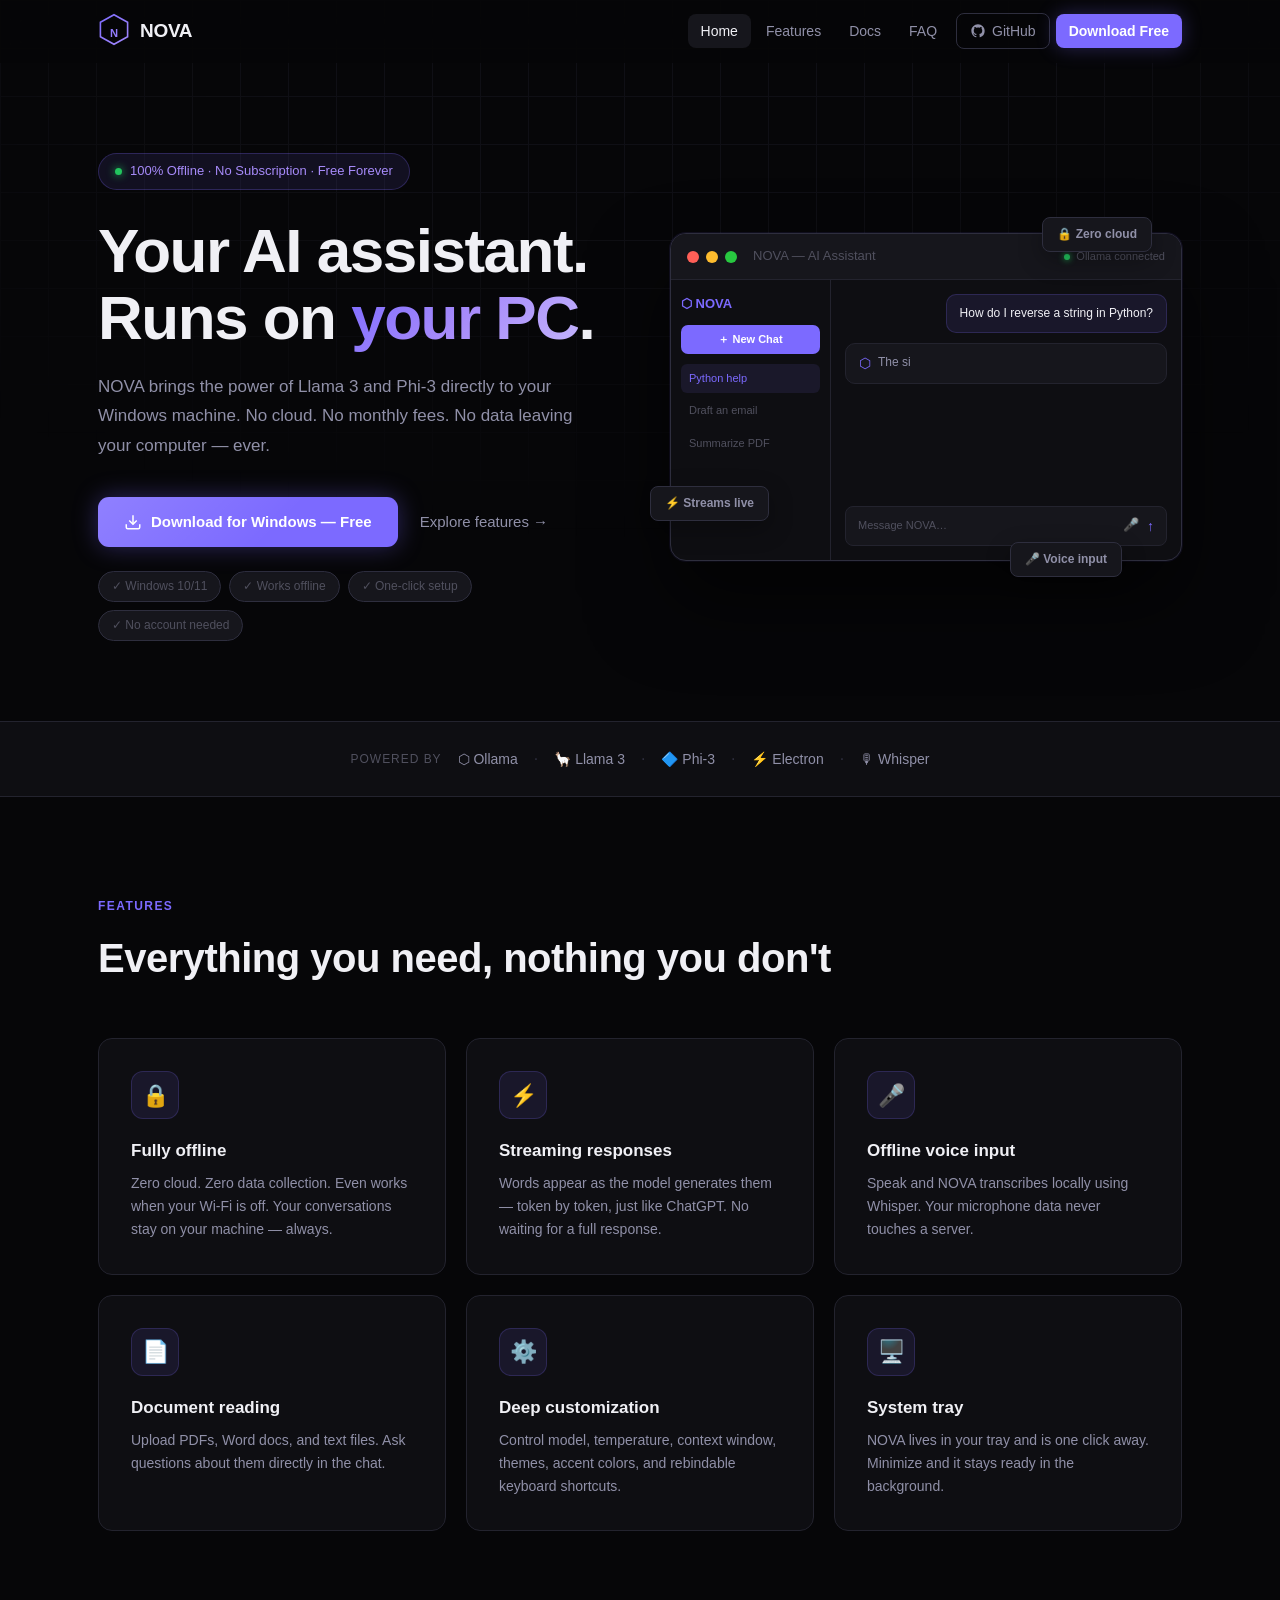
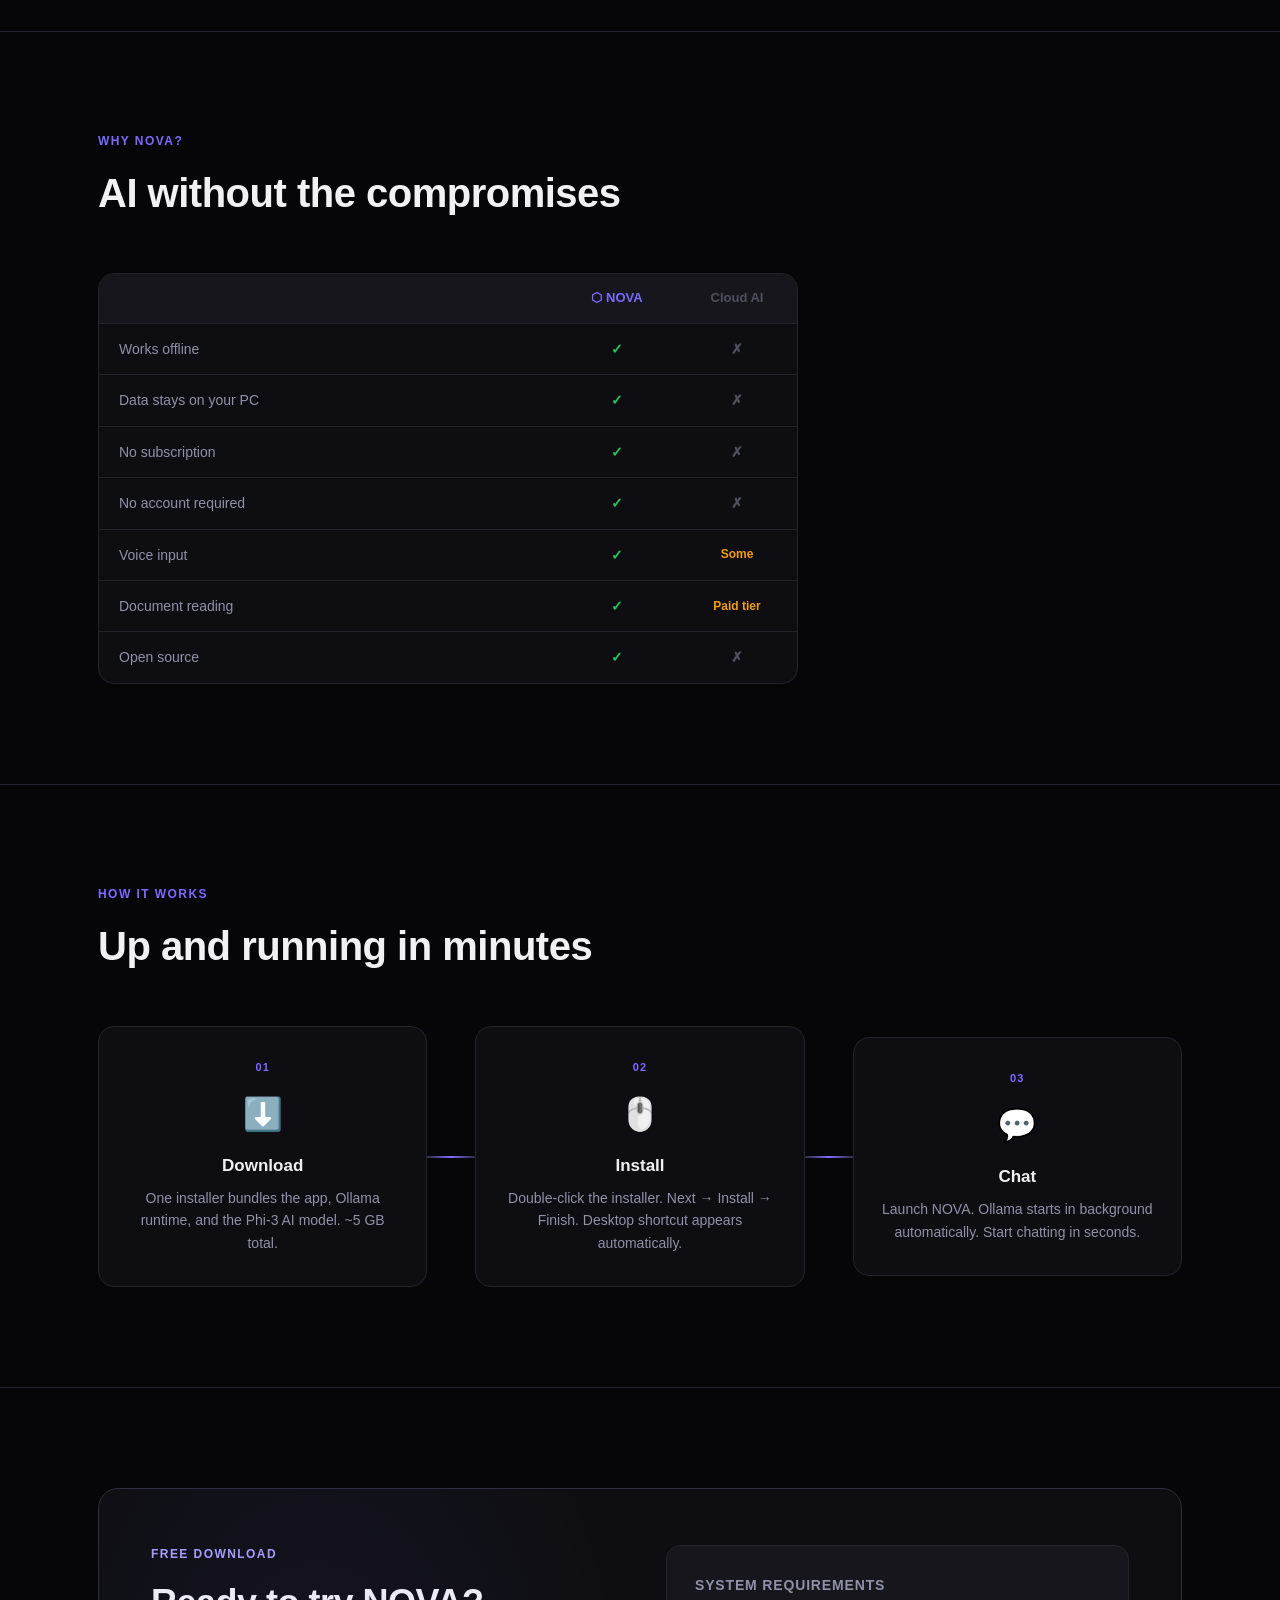
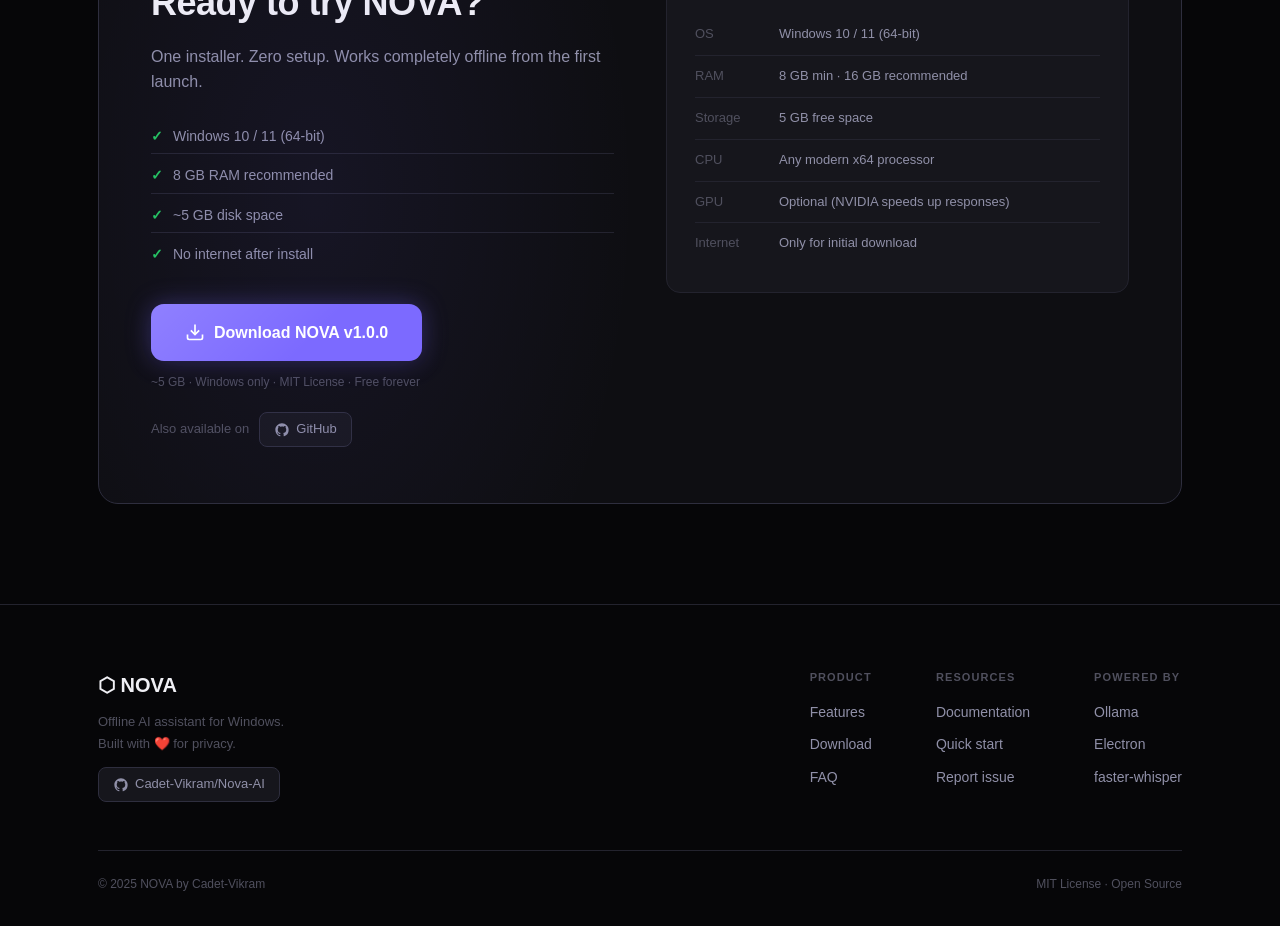
==== commit 7c530e08: "Update index.html" ====
--- a/index.html
+++ b/index.html
@@ -294,7 +294,7 @@
           <li><span class="check">✓</span> ~5 GB disk space</li>
           <li><span class="check">✓</span> No internet after install</li>
         </ul>
-        <a href="https://github.com/Cadet-Vikram/Nova-AI/releases/latest/download/AI.Assistant.Setup.exe"
+        <a href="https://github.com/Cadet-Vikram/Nova-AI/releases/download/NOVA_v1_0_0/AI.Assistant.Setup.1.0.6.exe"
            class="btn-primary glow-btn large">
           <svg width="20" height="20" viewBox="0 0 24 24" fill="none" stroke="currentColor" stroke-width="2"><path d="M21 15v4a2 2 0 0 1-2 2H5a2 2 0 0 1-2-2v-4"/><polyline points="7 10 12 15 17 10"/><line x1="12" y1="15" x2="12" y2="3"/></svg>
           Download NOVA v1.0.0
--- a/style.css
+++ b/style.css
@@ -1,271 +1,466 @@
-/* ── Reset ── */
+/* ── Reset & Root ─────────────────────────────────────────────────────────── */
 *, *::before, *::after { box-sizing: border-box; margin: 0; padding: 0; }
 :root {
-  --bg:       #0a0a0a;
-  --bg2:      #111111;
-  --bg3:      #1a1a1a;
-  --bg4:      #222222;
-  --border:   #2a2a2a;
-  --text:     #e8e8e8;
-  --text2:    #999;
-  --text3:    #555;
-  --accent:   #7c6aff;
-  --accent2:  #5e4fe0;
-  --accent-g: rgba(124,106,255,0.12);
-  --green:    #22c55e;
-  --radius:   12px;
+  --bg:        #060608;
+  --bg2:       #0e0e12;
+  --bg3:       #16161c;
+  --bg4:       #1e1e26;
+  --border:    #23232e;
+  --border2:   #2e2e3e;
+  --text:      #f0f0f5;
+  --text2:     #9090a8;
+  --text3:     #50505e;
+  --accent:    #7c6aff;
+  --accent2:   #5e4fe0;
+  --accent3:   #a78bfa;
+  --accent-g:  rgba(124,106,255,0.1);
+  --accent-g2: rgba(124,106,255,0.05);
+  --green:     #22c55e;
+  --red:       #ef4444;
+  --radius:    14px;
+  --font: -apple-system, BlinkMacSystemFont, 'Segoe UI', sans-serif;
 }
 html { scroll-behavior: smooth; }
-body { font-family: -apple-system, BlinkMacSystemFont, 'Segoe UI', sans-serif; background: var(--bg); color: var(--text); font-size: 16px; line-height: 1.6; }
+body { font-family: var(--font); background: var(--bg); color: var(--text); font-size: 16px; line-height: 1.6; overflow-x: hidden; }
 a { color: var(--accent); text-decoration: none; }
 a:hover { text-decoration: underline; }
 ul { padding-left: 1.2rem; }
 li { margin-bottom: 4px; }
-strong { font-weight: 600; }
-
-/* ── Nav ── */
-.nav { position: sticky; top: 0; z-index: 100; background: rgba(10,10,10,0.92); backdrop-filter: blur(12px); border-bottom: 1px solid var(--border); }
-.nav-inner { max-width: 1100px; margin: 0 auto; padding: 0 24px; height: 60px; display: flex; align-items: center; gap: 32px; }
-.nav-logo { display: flex; align-items: center; gap: 8px; font-size: 18px; font-weight: 700; color: var(--text); text-decoration: none; }
-.logo-hex { color: var(--accent); font-size: 22px; }
-.nav-links { display: flex; align-items: center; gap: 4px; margin-left: auto; }
-.nav-links a { color: var(--text2); font-size: 14px; padding: 6px 12px; border-radius: 8px; transition: all 0.15s; text-decoration: none; }
+code { font-family: 'Cascadia Code','Fira Code',monospace; background: var(--bg4); padding: 2px 7px; border-radius: 5px; font-size: 0.88em; color: var(--accent3); }
+
+/* ── Animated Background ─────────────────────────────────────────────────── */
+.bg-grid {
+  position: fixed; inset: 0; z-index: 0; pointer-events: none;
+  background-image:
+    linear-gradient(var(--border) 1px, transparent 1px),
+    linear-gradient(90deg, var(--border) 1px, transparent 1px);
+  background-size: 48px 48px;
+  mask-image: radial-gradient(ellipse 80% 60% at 50% 0%, black 40%, transparent 100%);
+  opacity: 0.35;
+}
+.bg-glow {
+  position: fixed; inset: 0; z-index: 0; pointer-events: none;
+  transition: background 0.3s ease;
+}
+
+/* ── NAV ─────────────────────────────────────────────────────────────────── */
+.nav {
+  position: sticky; top: 0; z-index: 100;
+  background: rgba(6,6,8,0.85); backdrop-filter: blur(16px) saturate(1.4);
+  border-bottom: 1px solid transparent;
+  transition: border-color 0.3s, box-shadow 0.3s;
+}
+.nav.scrolled {
+  border-bottom-color: var(--border);
+  box-shadow: 0 4px 40px rgba(0,0,0,0.4);
+}
+.nav-inner {
+  max-width: 1140px; margin: 0 auto; padding: 0 28px;
+  height: 62px; display: flex; align-items: center; gap: 28px;
+}
+.nav-logo {
+  display: flex; align-items: center; gap: 10px;
+  font-size: 19px; font-weight: 800; color: var(--text); text-decoration: none;
+  letter-spacing: -0.3px;
+}
+.hex-logo { width: 32px; height: 37px; }
+.nav-links { display: flex; align-items: center; gap: 2px; margin-left: auto; }
+.nav-links a {
+  color: var(--text2); font-size: 14px; padding: 6px 13px;
+  border-radius: 8px; transition: all 0.15s; text-decoration: none; font-weight: 500;
+}
 .nav-links a:hover, .nav-links a.active { color: var(--text); background: var(--bg3); }
-.nav-cta { background: var(--accent) !important; color: #fff !important; font-weight: 500; }
-.nav-cta:hover { background: var(--accent2) !important; }
-.nav-hamburger { display: none; background: none; border: 1px solid var(--border); color: var(--text); border-radius: 6px; padding: 6px 10px; cursor: pointer; font-size: 16px; margin-left: auto; }
-.nav-mobile { display: none; flex-direction: column; padding: 12px 24px 16px; gap: 4px; border-top: 1px solid var(--border); }
+.nav-github {
+  display: flex; align-items: center; gap: 6px;
+  border: 1px solid var(--border2) !important;
+  margin-left: 4px;
+}
+.nav-cta {
+  background: var(--accent) !important; color: #fff !important;
+  font-weight: 600 !important; margin-left: 4px;
+  box-shadow: 0 0 20px rgba(124,106,255,0.3);
+}
+.nav-cta:hover { background: var(--accent2) !important; box-shadow: 0 0 30px rgba(124,106,255,0.5) !important; }
+.nav-hamburger {
+  display: none; background: none; border: 1px solid var(--border2);
+  color: var(--text); border-radius: 6px; padding: 6px 10px; cursor: pointer; font-size: 16px; margin-left: auto;
+}
+.nav-mobile {
+  display: none; flex-direction: column; padding: 12px 24px 16px; gap: 4px;
+  border-top: 1px solid var(--border); background: var(--bg2);
+}
 .nav-mobile.open { display: flex; }
-.nav-mobile a { color: var(--text2); padding: 8px 12px; border-radius: 8px; font-size: 15px; text-decoration: none; }
+.nav-mobile a { color: var(--text2); padding: 9px 12px; border-radius: 8px; font-size: 15px; text-decoration: none; }
 .nav-mobile a:hover { background: var(--bg3); color: var(--text); }
-@media (max-width: 700px) {
-  .nav-links { display: none; }
-  .nav-hamburger { display: block; }
-}
-
-/* ── Container ── */
-.container { max-width: 1100px; margin: 0 auto; padding: 0 24px; }
-
-/* ── Buttons ── */
-.btn-primary { display: inline-flex; align-items: center; gap: 8px; background: var(--accent); color: #fff; padding: 12px 24px; border-radius: 10px; font-size: 15px; font-weight: 500; text-decoration: none; transition: all 0.2s; border: none; cursor: pointer; }
-.btn-primary:hover { background: var(--accent2); text-decoration: none; }
-.btn-primary.large { padding: 15px 32px; font-size: 16px; }
-.btn-ghost { display: inline-flex; align-items: center; gap: 6px; color: var(--text2); font-size: 15px; text-decoration: none; padding: 12px 4px; transition: color 0.2s; }
+@media (max-width: 768px) { .nav-links { display: none; } .nav-hamburger { display: block; } }
+
+/* ── Reveal animations ───────────────────────────────────────────────────── */
+.reveal {
+  opacity: 0; transform: translateY(24px);
+  transition: opacity 0.65s cubic-bezier(0.16,1,0.3,1), transform 0.65s cubic-bezier(0.16,1,0.3,1);
+  transition-delay: var(--delay, 0ms);
+}
+.reveal-right {
+  opacity: 0; transform: translateX(40px);
+  transition: opacity 0.7s cubic-bezier(0.16,1,0.3,1), transform 0.7s cubic-bezier(0.16,1,0.3,1);
+}
+.reveal.visible, .reveal-right.visible { opacity: 1; transform: none; }
+
+/* ── Buttons ─────────────────────────────────────────────────────────────── */
+.btn-primary {
+  display: inline-flex; align-items: center; gap: 9px;
+  background: var(--accent); color: #fff;
+  padding: 13px 26px; border-radius: 11px;
+  font-size: 15px; font-weight: 600; text-decoration: none;
+  transition: all 0.2s; border: none; cursor: pointer;
+  position: relative; overflow: hidden;
+}
+.btn-primary::after {
+  content: ''; position: absolute; inset: 0;
+  background: linear-gradient(135deg, rgba(255,255,255,0.15) 0%, transparent 60%);
+  pointer-events: none;
+}
+.btn-primary:hover { background: var(--accent2); transform: translateY(-1px); text-decoration: none; }
+.btn-primary.large { padding: 16px 34px; font-size: 16px; border-radius: 13px; }
+.glow-btn { box-shadow: 0 0 24px rgba(124,106,255,0.35), 0 4px 20px rgba(0,0,0,0.3); }
+.glow-btn:hover { box-shadow: 0 0 40px rgba(124,106,255,0.55), 0 8px 30px rgba(0,0,0,0.4); }
+.btn-ghost {
+  display: inline-flex; align-items: center; gap: 6px;
+  color: var(--text2); font-size: 15px; text-decoration: none;
+  padding: 13px 6px; font-weight: 500; transition: color 0.2s;
+}
 .btn-ghost:hover { color: var(--text); text-decoration: none; }
 
-/* ── Section labels ── */
-.section-label { font-size: 12px; font-weight: 600; text-transform: uppercase; letter-spacing: 0.1em; color: var(--accent); margin-bottom: 12px; }
-.section-sub { color: var(--text2); font-size: 17px; max-width: 600px; margin: 12px 0 48px; }
-h1 { font-size: clamp(32px, 5vw, 52px); font-weight: 700; line-height: 1.15; }
-h2 { font-size: clamp(24px, 3vw, 36px); font-weight: 700; line-height: 1.2; margin-bottom: 12px; }
-h3 { font-size: 18px; font-weight: 600; margin-bottom: 8px; }
-h4 { font-size: 16px; font-weight: 600; margin-bottom: 6px; }
-
-/* ── Hero ── */
-.hero { padding: 80px 24px 60px; max-width: 1100px; margin: 0 auto; }
-.hero-badge { display: inline-flex; align-items: center; background: var(--accent-g); border: 1px solid rgba(124,106,255,0.3); color: var(--accent); padding: 6px 16px; border-radius: 20px; font-size: 13px; font-weight: 500; margin-bottom: 28px; }
-.hero-title { font-size: clamp(36px, 6vw, 64px); font-weight: 800; line-height: 1.1; margin-bottom: 20px; }
-.accent { color: var(--accent); }
-.hero-sub { font-size: 18px; color: var(--text2); max-width: 560px; line-height: 1.7; margin-bottom: 36px; }
-.hero-actions { display: flex; gap: 16px; align-items: center; flex-wrap: wrap; margin-bottom: 20px; }
-.hero-meta { display: flex; gap: 20px; flex-wrap: wrap; font-size: 13px; color: var(--text3); margin-bottom: 60px; }
-
-/* ── App preview ── */
-.app-preview { background: var(--bg2); border: 1px solid var(--border); border-radius: 16px; overflow: hidden; max-width: 860px; box-shadow: 0 40px 80px rgba(0,0,0,0.5); }
-.preview-bar { display: flex; align-items: center; gap: 8px; padding: 12px 16px; background: var(--bg3); border-bottom: 1px solid var(--border); }
-.dot { width: 12px; height: 12px; border-radius: 50%; }
-.dot.red { background: #ff5f57; }
-.dot.yellow { background: #febc2e; }
-.dot.green { background: #28c840; }
-.preview-title { margin-left: 8px; font-size: 13px; color: var(--text3); }
-.preview-body { display: flex; height: 320px; }
-.preview-sidebar { width: 180px; border-right: 1px solid var(--border); padding: 16px 12px; display: flex; flex-direction: column; gap: 12px; flex-shrink: 0; }
-.preview-logo { font-size: 14px; font-weight: 700; color: var(--accent); }
-.preview-history { flex: 1; display: flex; flex-direction: column; gap: 4px; }
-.preview-chat-item { padding: 6px 8px; border-radius: 6px; font-size: 12px; color: var(--text3); }
-.preview-chat-item.active { background: var(--accent-g); color: var(--accent); }
-.preview-status { display: flex; align-items: center; gap: 6px; font-size: 11px; color: var(--text3); }
-.status-dot { width: 7px; height: 7px; border-radius: 50%; background: var(--text3); flex-shrink: 0; }
-.status-dot.online { background: var(--green); }
-.preview-main { flex: 1; display: flex; flex-direction: column; padding: 16px; gap: 12px; overflow: hidden; }
-.preview-msg { padding: 10px 14px; border-radius: 10px; font-size: 13px; line-height: 1.5; max-width: 85%; }
-.preview-msg.user { background: #1a1730; border: 1px solid rgba(124,106,255,0.2); align-self: flex-end; }
-.preview-msg.ai { background: var(--bg3); border: 1px solid var(--border); align-self: flex-start; display: flex; gap: 8px; }
-.ai-icon { color: var(--accent); flex-shrink: 0; }
-code { background: var(--bg4); padding: 2px 6px; border-radius: 4px; font-family: monospace; font-size: 12px; }
-.preview-input { margin-top: auto; background: var(--bg3); border: 1px solid var(--border); border-radius: 8px; padding: 8px 12px; font-size: 12px; color: var(--text3); display: flex; justify-content: space-between; }
-.preview-send { color: var(--accent); font-weight: 700; }
-
-/* ── Features strip ── */
-.features-strip { padding: 80px 0; border-top: 1px solid var(--border); }
-.features-grid { display: grid; grid-template-columns: repeat(auto-fit, minmax(280px, 1fr)); gap: 24px; }
-.feature-card { background: var(--bg2); border: 1px solid var(--border); border-radius: var(--radius); padding: 28px; transition: border-color 0.2s; }
-.feature-card:hover { border-color: var(--accent); }
-.feature-icon { font-size: 28px; margin-bottom: 14px; }
-.feature-card h3 { margin-bottom: 8px; }
-.feature-card p { color: var(--text2); font-size: 14px; line-height: 1.6; }
-
-/* ── How it works ── */
-.how-it-works { padding: 80px 0; border-top: 1px solid var(--border); }
-.steps { display: flex; align-items: flex-start; gap: 16px; flex-wrap: wrap; margin-top: 40px; }
-.step { flex: 1; min-width: 200px; display: flex; gap: 16px; }
-.step-num { width: 36px; height: 36px; border-radius: 50%; background: var(--accent); color: #fff; display: flex; align-items: center; justify-content: center; font-weight: 700; font-size: 15px; flex-shrink: 0; }
-.step-arrow { color: var(--text3); font-size: 24px; padding-top: 6px; }
-.step-body h4 { margin-bottom: 6px; }
-.step-body p { color: var(--text2); font-size: 14px; }
-@media (max-width: 700px) { .step-arrow { display: none; } }
-
-/* ── Models ── */
-.models-section { padding: 80px 0; border-top: 1px solid var(--border); }
-.models-grid { display: grid; grid-template-columns: repeat(auto-fit, minmax(260px, 1fr)); gap: 20px; margin-top: 40px; }
-.model-card { background: var(--bg2); border: 1px solid var(--border); border-radius: var(--radius); padding: 24px; position: relative; }
-.model-card.recommended { border-color: var(--accent); }
-.model-badge { position: absolute; top: -12px; left: 20px; background: var(--accent); color: #fff; font-size: 11px; font-weight: 600; padding: 3px 12px; border-radius: 20px; }
-.model-name { font-size: 18px; font-weight: 700; margin-bottom: 2px; }
-.model-maker { font-size: 12px; color: var(--text3); margin-bottom: 6px; }
-.model-size { display: inline-block; background: var(--bg4); border: 1px solid var(--border); padding: 2px 10px; border-radius: 20px; font-size: 12px; color: var(--text2); margin-bottom: 12px; }
-.model-card p { color: var(--text2); font-size: 14px; margin-bottom: 14px; }
-.model-tags { display: flex; gap: 6px; flex-wrap: wrap; }
-.model-tags span { background: var(--bg3); border: 1px solid var(--border); padding: 3px 10px; border-radius: 20px; font-size: 11px; color: var(--text2); }
-
-/* ── Download ── */
-.download-section { padding: 80px 0; border-top: 1px solid var(--border); }
-.download-card { background: var(--bg2); border: 1px solid var(--border); border-radius: 20px; padding: 48px; display: grid; grid-template-columns: 1fr 1fr; gap: 48px; }
-@media (max-width: 800px) { .download-card { grid-template-columns: 1fr; } }
-.download-left h2 { margin-bottom: 12px; }
-.download-left p { color: var(--text2); margin-bottom: 24px; }
-.download-checklist { list-style: none; padding: 0; margin-bottom: 28px; }
-.download-checklist li { color: var(--text2); font-size: 14px; padding: 4px 0; }
-.download-meta { margin-top: 12px; font-size: 12px; color: var(--text3); }
-.system-req { background: var(--bg3); border: 1px solid var(--border); border-radius: var(--radius); padding: 24px; }
-.system-req h4 { margin-bottom: 16px; color: var(--text2); }
-.system-req table { width: 100%; font-size: 13px; border-collapse: collapse; }
-.system-req td { padding: 8px 0; border-bottom: 1px solid var(--border); color: var(--text2); }
-.system-req td:first-child { color: var(--text3); width: 80px; }
-.system-req tr:last-child td { border-bottom: none; }
-
-/* ── Footer ── */
-.footer { border-top: 1px solid var(--border); padding: 60px 0 30px; margin-top: 0; }
-.footer-inner { display: flex; gap: 48px; flex-wrap: wrap; margin-bottom: 40px; }
-.footer-brand { flex: 1; min-width: 200px; }
-.footer-brand .logo-hex { font-size: 24px; color: var(--accent); }
-.footer-name { font-size: 18px; font-weight: 700; margin-left: 6px; }
-.footer-brand p { color: var(--text3); font-size: 13px; margin-top: 8px; }
-.footer-links { display: flex; gap: 48px; flex-wrap: wrap; }
-.footer-links div { display: flex; flex-direction: column; gap: 8px; }
-.footer-links h5 { font-size: 12px; font-weight: 600; text-transform: uppercase; letter-spacing: 0.08em; color: var(--text3); margin-bottom: 4px; }
-.footer-links a { color: var(--text2); font-size: 14px; text-decoration: none; }
+/* ── Hero ────────────────────────────────────────────────────────────────── */
+.hero {
+  position: relative; z-index: 1;
+  display: grid; grid-template-columns: 1fr 1fr;
+  gap: 60px; align-items: center;
+  max-width: 1140px; margin: 0 auto;
+  padding: 90px 28px 80px;
+}
+@media (max-width: 900px) { .hero { grid-template-columns: 1fr; } .hero-visual { display: none; } }
+.hero-badge {
+  display: inline-flex; align-items: center; gap: 8px;
+  background: var(--accent-g); border: 1px solid rgba(124,106,255,0.25);
+  color: var(--accent3); padding: 7px 16px; border-radius: 20px;
+  font-size: 13px; font-weight: 500; margin-bottom: 28px;
+}
+.badge-dot {
+  width: 7px; height: 7px; border-radius: 50%; background: var(--green);
+  box-shadow: 0 0 8px var(--green); animation: pulse-green 2s infinite;
+}
+@keyframes pulse-green { 0%,100%{opacity:1} 50%{opacity:0.5} }
+.hero-title {
+  font-size: clamp(36px, 5vw, 62px); font-weight: 800;
+  line-height: 1.08; letter-spacing: -1.5px; margin-bottom: 20px;
+}
+.gradient-text {
+  background: linear-gradient(135deg, var(--accent) 0%, var(--accent3) 50%, #c4b5fd 100%);
+  -webkit-background-clip: text; -webkit-text-fill-color: transparent; background-clip: text;
+}
+.hero-sub { font-size: 17px; color: var(--text2); max-width: 500px; line-height: 1.75; margin-bottom: 36px; }
+.hero-actions { display: flex; gap: 16px; align-items: center; flex-wrap: wrap; margin-bottom: 24px; }
+.hero-pills { display: flex; gap: 8px; flex-wrap: wrap; }
+.pill {
+  background: var(--bg3); border: 1px solid var(--border2);
+  color: var(--text3); padding: 5px 13px; border-radius: 20px; font-size: 12px; font-weight: 500;
+}
+
+/* ── App Window ──────────────────────────────────────────────────────────── */
+.hero-visual { position: relative; }
+.app-window {
+  background: var(--bg2); border: 1px solid var(--border2);
+  border-radius: 16px; overflow: hidden;
+  box-shadow: 0 40px 80px rgba(0,0,0,0.6), 0 0 0 1px rgba(124,106,255,0.1);
+}
+.window-bar {
+  display: flex; align-items: center; gap: 8px;
+  padding: 12px 16px; background: var(--bg3);
+  border-bottom: 1px solid var(--border);
+}
+.window-dots { display: flex; gap: 7px; }
+.wd { width: 12px; height: 12px; border-radius: 50%; }
+.wd.red { background: #ff5f57; }
+.wd.yellow { background: #febc2e; }
+.wd.green { background: #28c840; }
+.window-title { font-size: 13px; color: var(--text3); margin-left: 8px; }
+.window-status { display: flex; align-items: center; gap: 6px; margin-left: auto; font-size: 11px; color: var(--text3); }
+.online-dot { width: 6px; height: 6px; border-radius: 50%; background: var(--green); box-shadow: 0 0 6px var(--green); }
+.window-body { display: flex; height: 280px; }
+.win-sidebar { width: 160px; border-right: 1px solid var(--border); padding: 14px 10px; display: flex; flex-direction: column; gap: 10px; flex-shrink: 0; }
+.win-logo { font-size: 13px; font-weight: 700; color: var(--accent); }
+.win-new-chat { background: var(--accent); color: #fff; border: none; border-radius: 7px; padding: 7px 10px; font-size: 11px; cursor: pointer; font-weight: 600; }
+.win-history { display: flex; flex-direction: column; gap: 3px; flex: 1; }
+.win-hist-item { padding: 6px 8px; border-radius: 6px; font-size: 11px; color: var(--text3); }
+.win-hist-item.active { background: var(--accent-g); color: var(--accent); }
+.win-main { flex: 1; display: flex; flex-direction: column; padding: 14px; gap: 10px; overflow: hidden; }
+.win-messages { flex: 1; display: flex; flex-direction: column; gap: 10px; }
+.win-msg { padding: 9px 13px; border-radius: 10px; font-size: 12px; line-height: 1.55; }
+.win-msg.user { background: rgba(124,106,255,0.1); border: 1px solid rgba(124,106,255,0.2); align-self: flex-end; max-width: 80%; }
+.win-msg.ai { background: var(--bg3); border: 1px solid var(--border); align-self: flex-start; display: flex; gap: 7px; width: 100%; min-height: 40px; }
+.win-ai-icon { color: var(--accent); flex-shrink: 0; font-size: 14px; }
+.win-msg-text { color: var(--text2); font-size: 12px; line-height: 1.6; }
+.win-input-bar {
+  display: flex; align-items: center; justify-content: space-between;
+  background: var(--bg3); border: 1px solid var(--border); border-radius: 8px;
+  padding: 8px 12px; font-size: 11px;
+}
+.win-input-placeholder { color: var(--text3); }
+.win-input-actions { display: flex; gap: 8px; }
+.win-mic { font-size: 13px; }
+.win-send { color: var(--accent); font-weight: 700; font-size: 14px; }
+
+/* ── Floating badges ─────────────────────────────────────────────────────── */
+.float-badge {
+  position: absolute;
+  background: var(--bg3); border: 1px solid var(--border2);
+  border-radius: 8px; padding: 7px 14px; font-size: 12px; font-weight: 600;
+  color: var(--text2); white-space: nowrap;
+  box-shadow: 0 8px 24px rgba(0,0,0,0.3);
+}
+.badge-1 { top: -16px; right: 30px; animation: floatY 3s ease-in-out infinite; }
+.badge-2 { bottom: 40px; left: -20px; animation: floatY 3s ease-in-out 1s infinite; }
+.badge-3 { bottom: -16px; right: 60px; animation: floatY 3s ease-in-out 0.5s infinite; }
+@keyframes floatY { 0%,100%{transform:translateY(0)} 50%{transform:translateY(-6px)} }
+
+/* ── Trust bar ───────────────────────────────────────────────────────────── */
+.trust-bar {
+  display: flex; align-items: center; justify-content: center; gap: 16px;
+  flex-wrap: wrap; padding: 24px 28px;
+  border-top: 1px solid var(--border); border-bottom: 1px solid var(--border);
+  background: var(--bg2); position: relative; z-index: 1;
+}
+.trust-label { font-size: 12px; color: var(--text3); text-transform: uppercase; letter-spacing: 0.08em; }
+.trust-item { font-size: 14px; color: var(--text2); font-weight: 500; }
+.trust-sep { color: var(--border2); }
+
+/* ── Container ───────────────────────────────────────────────────────────── */
+.container { max-width: 1140px; margin: 0 auto; padding: 0 28px; }
+
+/* ── Section headers ─────────────────────────────────────────────────────── */
+.section-label { font-size: 12px; font-weight: 700; text-transform: uppercase; letter-spacing: 0.12em; color: var(--accent); margin-bottom: 10px; }
+.section-header { margin-bottom: 48px; }
+.section-header h2 { font-size: clamp(26px, 3.5vw, 40px); font-weight: 800; letter-spacing: -0.5px; }
+
+/* ── Features grid ───────────────────────────────────────────────────────── */
+.features-section { padding: 100px 0; position: relative; z-index: 1; }
+.features-grid { display: grid; grid-template-columns: repeat(auto-fit, minmax(300px, 1fr)); gap: 20px; }
+.feat-card {
+  background: var(--bg2); border: 1px solid var(--border);
+  border-radius: var(--radius); padding: 32px;
+  transition: border-color 0.2s, transform 0.2s, box-shadow 0.2s;
+  cursor: default;
+}
+.feat-card:hover {
+  border-color: var(--accent);
+  transform: translateY(-4px);
+  box-shadow: 0 20px 40px rgba(0,0,0,0.3), 0 0 0 1px rgba(124,106,255,0.15);
+}
+.feat-icon-wrap {
+  width: 48px; height: 48px; border-radius: 12px;
+  background: var(--accent-g); border: 1px solid rgba(124,106,255,0.2);
+  display: flex; align-items: center; justify-content: center;
+  margin-bottom: 18px;
+}
+.feat-icon { font-size: 22px; }
+.feat-card h3 { font-size: 17px; font-weight: 700; margin-bottom: 8px; }
+.feat-card p { color: var(--text2); font-size: 14px; line-height: 1.65; }
+
+/* ── Comparison ──────────────────────────────────────────────────────────── */
+.compare-section { padding: 100px 0; border-top: 1px solid var(--border); position: relative; z-index: 1; }
+.compare-table { background: var(--bg2); border: 1px solid var(--border); border-radius: 16px; overflow: hidden; max-width: 700px; }
+.compare-header { display: grid; grid-template-columns: 1fr 120px 120px; background: var(--bg3); border-bottom: 1px solid var(--border); }
+.compare-header > div { padding: 14px 20px; font-size: 13px; font-weight: 700; text-align: center; }
+.compare-col.nova { color: var(--accent); }
+.compare-col.other { color: var(--text3); }
+.compare-row { display: grid; grid-template-columns: 1fr 120px 120px; border-bottom: 1px solid var(--border); }
+.compare-row:last-child { border-bottom: none; }
+.compare-row:hover { background: var(--bg3); }
+.compare-feature { padding: 14px 20px; font-size: 14px; color: var(--text2); display: flex; align-items: center; }
+.compare-val { padding: 14px 20px; display: flex; align-items: center; justify-content: center; font-size: 14px; font-weight: 600; }
+.compare-val.yes { color: var(--green); }
+.compare-val.no { color: var(--text3); }
+.compare-val.meh { color: #f59e0b; font-size: 12px; }
+
+/* ── How it works ────────────────────────────────────────────────────────── */
+.how-section { padding: 100px 0; border-top: 1px solid var(--border); position: relative; z-index: 1; }
+.steps-row { display: flex; align-items: center; gap: 0; margin-top: 48px; }
+.step-card {
+  flex: 1; background: var(--bg2); border: 1px solid var(--border);
+  border-radius: 16px; padding: 32px 28px; text-align: center;
+  transition: border-color 0.2s, transform 0.2s;
+}
+.step-card:hover { border-color: var(--accent); transform: translateY(-3px); }
+.step-num { font-size: 11px; font-weight: 700; color: var(--accent); letter-spacing: 0.1em; margin-bottom: 12px; }
+.step-icon { font-size: 32px; margin-bottom: 12px; }
+.step-card h3 { font-size: 17px; font-weight: 700; margin-bottom: 8px; }
+.step-card p { color: var(--text2); font-size: 14px; line-height: 1.6; }
+.step-connector {
+  width: 48px; flex-shrink: 0; height: 2px;
+  background: linear-gradient(90deg, var(--border2), var(--accent), var(--border2));
+  opacity: 0.5;
+}
+@media (max-width: 700px) { .steps-row { flex-direction: column; gap: 16px; } .step-connector { width: 2px; height: 28px; background: linear-gradient(180deg, var(--border2), var(--accent)); } }
+
+/* ── Download ────────────────────────────────────────────────────────────── */
+.download-section { padding: 100px 0; border-top: 1px solid var(--border); position: relative; z-index: 1; }
+.download-card {
+  background: var(--bg2); border: 1px solid var(--border2);
+  border-radius: 20px; padding: 56px 52px;
+  display: grid; grid-template-columns: 1fr 1fr; gap: 52px;
+  position: relative; overflow: hidden;
+}
+.download-glow {
+  position: absolute; top: -40%; left: -10%; width: 60%; height: 180%;
+  background: radial-gradient(ellipse, rgba(124,106,255,0.08) 0%, transparent 70%);
+  pointer-events: none;
+}
+@media (max-width: 800px) { .download-card { grid-template-columns: 1fr; padding: 32px 24px; } }
+.download-left h2 { font-size: clamp(24px, 3vw, 36px); font-weight: 800; letter-spacing: -0.5px; margin-bottom: 12px; }
+.download-left p { color: var(--text2); margin-bottom: 24px; font-size: 16px; }
+.dl-checklist { list-style: none; padding: 0; margin-bottom: 32px; }
+.dl-checklist li { display: flex; align-items: center; gap: 10px; color: var(--text2); font-size: 14px; padding: 6px 0; border-bottom: 1px solid var(--border); }
+.dl-checklist li:last-child { border-bottom: none; }
+.check { color: var(--green); font-weight: 700; }
+.dl-meta { margin-top: 12px; font-size: 12px; color: var(--text3); }
+.dl-alt { display: flex; align-items: center; gap: 10px; margin-top: 20px; font-size: 13px; color: var(--text3); }
+.gh-link {
+  display: inline-flex; align-items: center; gap: 6px;
+  background: var(--bg3); border: 1px solid var(--border2);
+  color: var(--text2); padding: 6px 14px; border-radius: 8px;
+  font-size: 13px; font-weight: 500; text-decoration: none; transition: all 0.15s;
+}
+.gh-link:hover { border-color: var(--accent); color: var(--text); text-decoration: none; }
+.footer-gh { margin-top: 12px; }
+.sys-req { background: var(--bg3); border: 1px solid var(--border); border-radius: 14px; padding: 28px; }
+.sys-req h4 { font-size: 14px; font-weight: 600; color: var(--text2); margin-bottom: 18px; text-transform: uppercase; letter-spacing: 0.06em; }
+.req-row { display: flex; gap: 12px; padding: 10px 0; border-bottom: 1px solid var(--border); font-size: 13px; }
+.req-row:last-child { border-bottom: none; }
+.req-label { color: var(--text3); width: 72px; flex-shrink: 0; }
+.req-row span:last-child { color: var(--text2); }
+
+/* ── Footer ──────────────────────────────────────────────────────────────── */
+.footer { border-top: 1px solid var(--border); padding: 64px 0 32px; position: relative; z-index: 1; }
+.footer-inner { display: flex; gap: 64px; flex-wrap: wrap; margin-bottom: 48px; }
+.footer-brand { flex: 1; min-width: 220px; }
+.footer-logo { font-size: 20px; font-weight: 800; color: var(--text); margin-bottom: 10px; }
+.footer-logo span { color: var(--text); }
+.footer-brand p { color: var(--text3); font-size: 13px; line-height: 1.7; }
+.footer-links { display: flex; gap: 64px; flex-wrap: wrap; }
+.footer-links div { display: flex; flex-direction: column; gap: 10px; }
+.footer-links h5 { font-size: 11px; font-weight: 700; text-transform: uppercase; letter-spacing: 0.1em; color: var(--text3); margin-bottom: 4px; }
+.footer-links a { color: var(--text2); font-size: 14px; text-decoration: none; transition: color 0.15s; }
 .footer-links a:hover { color: var(--text); }
-.footer-bottom { border-top: 1px solid var(--border); padding-top: 20px; display: flex; justify-content: space-between; flex-wrap: wrap; gap: 8px; font-size: 12px; color: var(--text3); }
-
-/* ── Page hero ── */
-.page-hero { padding: 72px 0 48px; border-bottom: 1px solid var(--border); }
-.page-hero h1 { font-size: clamp(28px, 4vw, 48px); margin-bottom: 12px; }
-
-/* ── Features detail ── */
-.features-detail { padding: 80px 0; }
-.feature-row { display: grid; grid-template-columns: 1fr 1fr; gap: 64px; align-items: center; margin-bottom: 100px; }
+.footer-bottom { border-top: 1px solid var(--border); padding-top: 24px; display: flex; justify-content: space-between; flex-wrap: wrap; gap: 8px; font-size: 12px; color: var(--text3); }
+.footer-bottom a { color: var(--text3); }
+.footer-bottom a:hover { color: var(--accent); }
+
+/* ── Page hero (inner pages) ─────────────────────────────────────────────── */
+.page-hero { padding: 80px 0 56px; border-bottom: 1px solid var(--border); position: relative; z-index: 1; }
+.page-hero h1 { font-size: clamp(28px, 4vw, 52px); font-weight: 800; letter-spacing: -1px; margin-bottom: 14px; }
+.page-sub { color: var(--text2); font-size: 17px; max-width: 580px; line-height: 1.7; }
+
+/* ── Features detail (features.html) ────────────────────────────────────── */
+.features-detail { padding: 80px 0; position: relative; z-index: 1; }
+.feature-row { display: grid; grid-template-columns: 1fr 1fr; gap: 72px; align-items: center; margin-bottom: 110px; }
 .feature-row.reverse { direction: rtl; }
 .feature-row.reverse > * { direction: ltr; }
-@media (max-width: 768px) { .feature-row, .feature-row.reverse { grid-template-columns: 1fr; direction: ltr; } }
-.feature-tag { display: inline-block; background: var(--accent-g); border: 1px solid rgba(124,106,255,0.3); color: var(--accent); padding: 4px 12px; border-radius: 20px; font-size: 12px; font-weight: 600; margin-bottom: 16px; }
-.feature-text h2 { margin-bottom: 14px; }
-.feature-text p { color: var(--text2); margin-bottom: 12px; line-height: 1.7; }
+@media (max-width: 768px) { .feature-row, .feature-row.reverse { grid-template-columns: 1fr; direction: ltr; gap: 32px; } }
+.feature-tag { display: inline-block; background: var(--accent-g); border: 1px solid rgba(124,106,255,0.25); color: var(--accent); padding: 4px 14px; border-radius: 20px; font-size: 11px; font-weight: 700; text-transform: uppercase; letter-spacing: 0.08em; margin-bottom: 16px; }
+.feature-text h2 { font-size: clamp(22px, 3vw, 32px); font-weight: 800; letter-spacing: -0.5px; margin-bottom: 14px; }
+.feature-text p { color: var(--text2); margin-bottom: 14px; line-height: 1.75; font-size: 15px; }
 .feature-text ul { color: var(--text2); font-size: 14px; }
+.feature-text li { margin-bottom: 6px; }
 .feature-visual { background: var(--bg2); border: 1px solid var(--border); border-radius: var(--radius); padding: 28px; }
 
-/* ── Chat demo ── */
-.chat-demo { display: flex; flex-direction: column; gap: 12px; }
+/* ── Chat/Voice/Doc/Settings demos ──────────────────────────────────────── */
+.chat-demo, .voice-demo, .doc-demo, .settings-demo { display: flex; flex-direction: column; gap: 12px; }
 .demo-msg { padding: 10px 14px; border-radius: 10px; font-size: 13px; line-height: 1.5; }
-.demo-msg.user { background: #1a1730; border: 1px solid rgba(124,106,255,0.2); align-self: flex-end; max-width: 80%; }
+.demo-msg.user { background: rgba(124,106,255,0.1); border: 1px solid rgba(124,106,255,0.2); align-self: flex-end; max-width: 80%; }
 .demo-msg.ai { background: var(--bg3); border: 1px solid var(--border); display: flex; gap: 8px; }
 .demo-msg.small { font-size: 12px; }
 .ai-dot { color: var(--accent); flex-shrink: 0; }
 .cursor { animation: blink 1s infinite; }
-@keyframes blink { 0%,100%{opacity:1} 50%{opacity:0} }
-.streaming { border-color: var(--accent); }
-
-/* ── Voice demo ── */
-.voice-demo { display: flex; flex-direction: column; align-items: center; gap: 16px; padding: 16px; }
+@keyframes blink { 0%,100%{opacity:1}50%{opacity:0} }
+.streaming { border-color: var(--accent) !important; }
+.voice-demo { align-items: center; padding: 16px; }
 .voice-circle { width: 80px; height: 80px; border-radius: 50%; background: var(--bg3); border: 2px solid var(--border); display: flex; align-items: center; justify-content: center; font-size: 28px; }
-.voice-circle.listening { border-color: #ef4444; background: rgba(239,68,68,0.1); animation: pulse 1.5s infinite; }
-@keyframes pulse { 0%,100%{box-shadow:0 0 0 0 rgba(239,68,68,0.3)} 50%{box-shadow:0 0 0 12px rgba(239,68,68,0)} }
-.voice-text { font-size: 12px; color: #ef4444; text-align: center; }
-.voice-input-preview { font-size: 13px; color: var(--text2); text-align: center; font-style: italic; }
-
-/* ── Doc demo ── */
-.doc-demo { display: flex; flex-direction: column; gap: 12px; }
+.voice-circle.listening { border-color: var(--red); background: rgba(239,68,68,0.08); animation: vpulse 1.5s infinite; }
+@keyframes vpulse { 0%,100%{box-shadow:0 0 0 0 rgba(239,68,68,0.3)}50%{box-shadow:0 0 0 14px rgba(239,68,68,0)} }
+.voice-text { font-size: 12px; color: var(--red); }
+.voice-input-preview { font-size: 12px; color: var(--text2); font-style: italic; }
 .doc-file { display: flex; align-items: center; gap: 8px; background: var(--accent-g); border: 1px solid rgba(124,106,255,0.2); border-radius: 8px; padding: 8px 12px; font-size: 13px; color: var(--accent); }
-.doc-remove { margin-left: auto; color: var(--text3); cursor: pointer; }
-
-/* ── Settings demo ── */
-.settings-demo { display: flex; flex-direction: column; gap: 14px; }
+.doc-remove { margin-left: auto; color: var(--text3); }
 .setting-row { display: flex; align-items: center; gap: 10px; font-size: 13px; color: var(--text2); border-bottom: 1px solid var(--border); padding-bottom: 10px; }
 .setting-row:last-child { border-bottom: none; }
 .setting-row > span:first-child { flex: 1; }
-.setting-val { font-size: 12px; color: var(--accent); font-weight: 500; white-space: nowrap; }
+.setting-val { font-size: 12px; color: var(--accent); font-weight: 600; white-space: nowrap; }
 .mini-slider { flex: 1; height: 4px; background: var(--bg4); border-radius: 2px; position: relative; }
 .mini-thumb { position: absolute; top: -6px; width: 16px; height: 16px; background: var(--accent); border-radius: 50%; transform: translateX(-50%); }
 .color-dots { display: flex; gap: 6px; }
-.color-dots span { width: 18px; height: 18px; border-radius: 50%; border: 2px solid transparent; cursor: pointer; }
+.color-dots span { width: 18px; height: 18px; border-radius: 50%; border: 2px solid transparent; }
 .color-dots span.active { border-color: #fff; }
 
-/* ── Shortcuts ── */
-.shortcuts-section { padding: 60px 0; border-top: 1px solid var(--border); }
+/* ── Shortcuts (features page) ───────────────────────────────────────────── */
+.shortcuts-section { padding: 60px 0 80px; border-top: 1px solid var(--border); position: relative; z-index: 1; }
 .shortcuts-grid { display: grid; grid-template-columns: repeat(auto-fit, minmax(240px, 1fr)); gap: 12px; margin-top: 32px; }
-.shortcut-row { display: flex; align-items: center; gap: 12px; background: var(--bg2); border: 1px solid var(--border); border-radius: 8px; padding: 14px 16px; }
-kbd { background: var(--bg4); border: 1px solid var(--border); border-radius: 6px; padding: 4px 10px; font-size: 12px; font-family: monospace; color: var(--accent); }
+.shortcut-row { display: flex; align-items: center; gap: 14px; background: var(--bg2); border: 1px solid var(--border); border-radius: 10px; padding: 14px 18px; transition: border-color 0.15s; }
+.shortcut-row:hover { border-color: var(--accent); }
+kbd { background: var(--bg4); border: 1px solid var(--border2); border-radius: 6px; padding: 4px 10px; font-size: 12px; font-family: monospace; color: var(--accent); white-space: nowrap; }
 .shortcut-row span { color: var(--text2); font-size: 14px; }
 
-/* ── CTA ── */
-.cta-section { padding: 80px 0; text-align: center; border-top: 1px solid var(--border); }
-.cta-section h2 { margin-bottom: 12px; }
+/* ── CTA section ─────────────────────────────────────────────────────────── */
+.cta-section { padding: 80px 0; text-align: center; border-top: 1px solid var(--border); position: relative; z-index: 1; }
+.cta-section h2 { font-size: clamp(24px, 3.5vw, 40px); font-weight: 800; letter-spacing: -0.5px; margin-bottom: 12px; }
 .cta-section p { color: var(--text2); margin-bottom: 28px; font-size: 17px; }
 
-/* ── Docs layout ── */
-.docs-layout { display: grid; grid-template-columns: 240px 1fr; min-height: calc(100vh - 60px); max-width: 1100px; margin: 0 auto; padding: 0 24px; gap: 48px; }
+/* ── Docs layout ─────────────────────────────────────────────────────────── */
+.docs-layout { display: grid; grid-template-columns: 240px 1fr; min-height: calc(100vh - 62px); max-width: 1140px; margin: 0 auto; padding: 0 28px; gap: 52px; position: relative; z-index: 1; }
 @media (max-width: 768px) { .docs-layout { grid-template-columns: 1fr; } .docs-sidebar { display: none; } }
-.docs-sidebar { padding: 40px 0; }
+.docs-sidebar { padding: 44px 0; }
 .docs-nav { position: sticky; top: 80px; }
 .docs-nav-group { margin-bottom: 28px; }
-.docs-nav-label { font-size: 11px; font-weight: 700; text-transform: uppercase; letter-spacing: 0.08em; color: var(--text3); margin-bottom: 8px; padding: 0 12px; }
-.docs-nav-link { display: block; padding: 6px 12px; border-radius: 6px; font-size: 14px; color: var(--text2); text-decoration: none; transition: all 0.15s; }
+.docs-nav-label { font-size: 10px; font-weight: 700; text-transform: uppercase; letter-spacing: 0.1em; color: var(--text3); margin-bottom: 8px; padding: 0 12px; }
+.docs-nav-link { display: block; padding: 7px 12px; border-radius: 7px; font-size: 14px; color: var(--text2); text-decoration: none; transition: all 0.15s; }
 .docs-nav-link:hover { color: var(--text); background: var(--bg3); }
 .docs-nav-link.active { color: var(--accent); background: var(--accent-g); }
-.docs-main { padding: 40px 0 80px; max-width: 720px; }
-.docs-main h1 { margin-bottom: 8px; }
-.docs-lead { font-size: 18px; color: var(--text2); margin-bottom: 32px; }
-.docs-main h2 { margin-top: 48px; margin-bottom: 12px; font-size: 24px; }
-.docs-main h3 { margin-top: 28px; margin-bottom: 8px; }
-.docs-main p { color: var(--text2); margin-bottom: 16px; line-height: 1.75; }
+.docs-main { padding: 44px 0 80px; max-width: 720px; }
+.docs-main h1 { font-size: clamp(28px, 4vw, 44px); font-weight: 800; letter-spacing: -1px; margin-bottom: 8px; }
+.docs-lead { font-size: 17px; color: var(--text2); margin-bottom: 32px; }
+.docs-main h2 { font-size: 24px; font-weight: 800; margin-top: 52px; margin-bottom: 12px; letter-spacing: -0.3px; }
+.docs-main h3 { font-size: 17px; font-weight: 700; margin-top: 28px; margin-bottom: 8px; }
+.docs-main p { color: var(--text2); margin-bottom: 16px; line-height: 1.8; }
 .docs-main ul, .docs-main ol { color: var(--text2); margin-bottom: 16px; }
-.docs-main li { margin-bottom: 6px; line-height: 1.7; }
-.docs-divider { border: none; border-top: 1px solid var(--border); margin: 40px 0; }
-.code-block { background: var(--bg3); border: 1px solid var(--border); border-radius: 8px; padding: 14px 18px; font-family: monospace; font-size: 14px; color: var(--accent); margin: 16px 0; }
-.callout { border-radius: 8px; padding: 16px 20px; margin: 20px 0; font-size: 14px; line-height: 1.6; }
-.callout-info { background: rgba(124,106,255,0.08); border: 1px solid rgba(124,106,255,0.25); color: var(--text2); }
-.callout-warning { background: rgba(245,158,11,0.08); border: 1px solid rgba(245,158,11,0.25); color: var(--text2); }
+.docs-main li { margin-bottom: 6px; line-height: 1.75; }
+.docs-divider { border: none; border-top: 1px solid var(--border); margin: 44px 0; }
+.code-block { background: var(--bg3); border: 1px solid var(--border); border-radius: 10px; padding: 16px 20px; font-family: monospace; font-size: 14px; color: var(--accent3); margin: 16px 0; }
+.callout { border-radius: 10px; padding: 16px 20px; margin: 20px 0; font-size: 14px; line-height: 1.7; }
+.callout-info { background: var(--accent-g2); border: 1px solid rgba(124,106,255,0.2); color: var(--text2); }
+.callout-warning { background: rgba(245,158,11,0.06); border: 1px solid rgba(245,158,11,0.2); color: var(--text2); }
 .docs-table { width: 100%; border-collapse: collapse; font-size: 14px; margin: 16px 0 24px; }
-.docs-table th { text-align: left; padding: 10px 12px; background: var(--bg3); color: var(--text2); font-weight: 600; border-bottom: 1px solid var(--border); }
-.docs-table td { padding: 10px 12px; border-bottom: 1px solid var(--border); color: var(--text2); }
+.docs-table th { text-align: left; padding: 10px 14px; background: var(--bg3); color: var(--text2); font-weight: 600; border-bottom: 1px solid var(--border); }
+.docs-table td { padding: 10px 14px; border-bottom: 1px solid var(--border); color: var(--text2); }
 .steps-doc { display: flex; flex-direction: column; gap: 24px; margin: 24px 0; }
 .step-doc { display: flex; gap: 20px; }
 .step-doc-num { width: 32px; height: 32px; border-radius: 50%; background: var(--accent); color: #fff; display: flex; align-items: center; justify-content: center; font-weight: 700; font-size: 14px; flex-shrink: 0; margin-top: 2px; }
 .step-doc-body h3 { margin-bottom: 6px; font-size: 16px; }
 .step-doc-body p { font-size: 14px; }
 
-/* ── FAQ ── */
-.faq-section { padding: 60px 0 80px; }
+/* ── FAQ ─────────────────────────────────────────────────────────────────── */
+.faq-section { padding: 60px 0 80px; position: relative; z-index: 1; }
 .faq-container { max-width: 780px; }
-.faq-group { margin-bottom: 48px; }
-.faq-group h2 { font-size: 20px; margin-bottom: 16px; color: var(--text2); }
-.faq-item { border: 1px solid var(--border); border-radius: 10px; margin-bottom: 8px; overflow: hidden; }
-.faq-q { width: 100%; background: var(--bg2); border: none; color: var(--text); font-size: 15px; font-weight: 500; padding: 18px 20px; text-align: left; cursor: pointer; display: flex; justify-content: space-between; align-items: center; transition: background 0.15s; }
-.faq-q::after { content: '+'; color: var(--accent); font-size: 20px; flex-shrink: 0; }
+.faq-group { margin-bottom: 52px; }
+.faq-group h2 { font-size: 18px; font-weight: 700; margin-bottom: 16px; color: var(--text2); text-transform: uppercase; letter-spacing: 0.06em; font-size: 13px; }
+.faq-item { border: 1px solid var(--border); border-radius: 12px; margin-bottom: 8px; overflow: hidden; transition: border-color 0.15s; }
+.faq-item:hover { border-color: var(--border2); }
+.faq-item.open { border-color: rgba(124,106,255,0.3); }
+.faq-q { width: 100%; background: var(--bg2); border: none; color: var(--text); font-size: 15px; font-weight: 500; padding: 20px 22px; text-align: left; cursor: pointer; display: flex; justify-content: space-between; align-items: center; gap: 16px; transition: background 0.15s; }
+.faq-q::after { content: '+'; color: var(--accent); font-size: 20px; flex-shrink: 0; line-height: 1; }
 .faq-item.open .faq-q::after { content: '−'; }
 .faq-q:hover { background: var(--bg3); }
-.faq-a { display: none; padding: 0 20px 18px; background: var(--bg2); }
+.faq-a { display: none; padding: 0 22px 18px; background: var(--bg2); }
 .faq-item.open .faq-a { display: block; }
-.faq-a p { color: var(--text2); font-size: 14px; line-height: 1.7; margin-bottom: 8px; }
+.faq-a p { color: var(--text2); font-size: 14px; line-height: 1.75; margin-bottom: 10px; }
 .faq-a ul, .faq-a ol { color: var(--text2); font-size: 14px; padding-left: 1.4rem; }
-.faq-a li { margin-bottom: 4px; }
+.faq-a li { margin-bottom: 5px; }
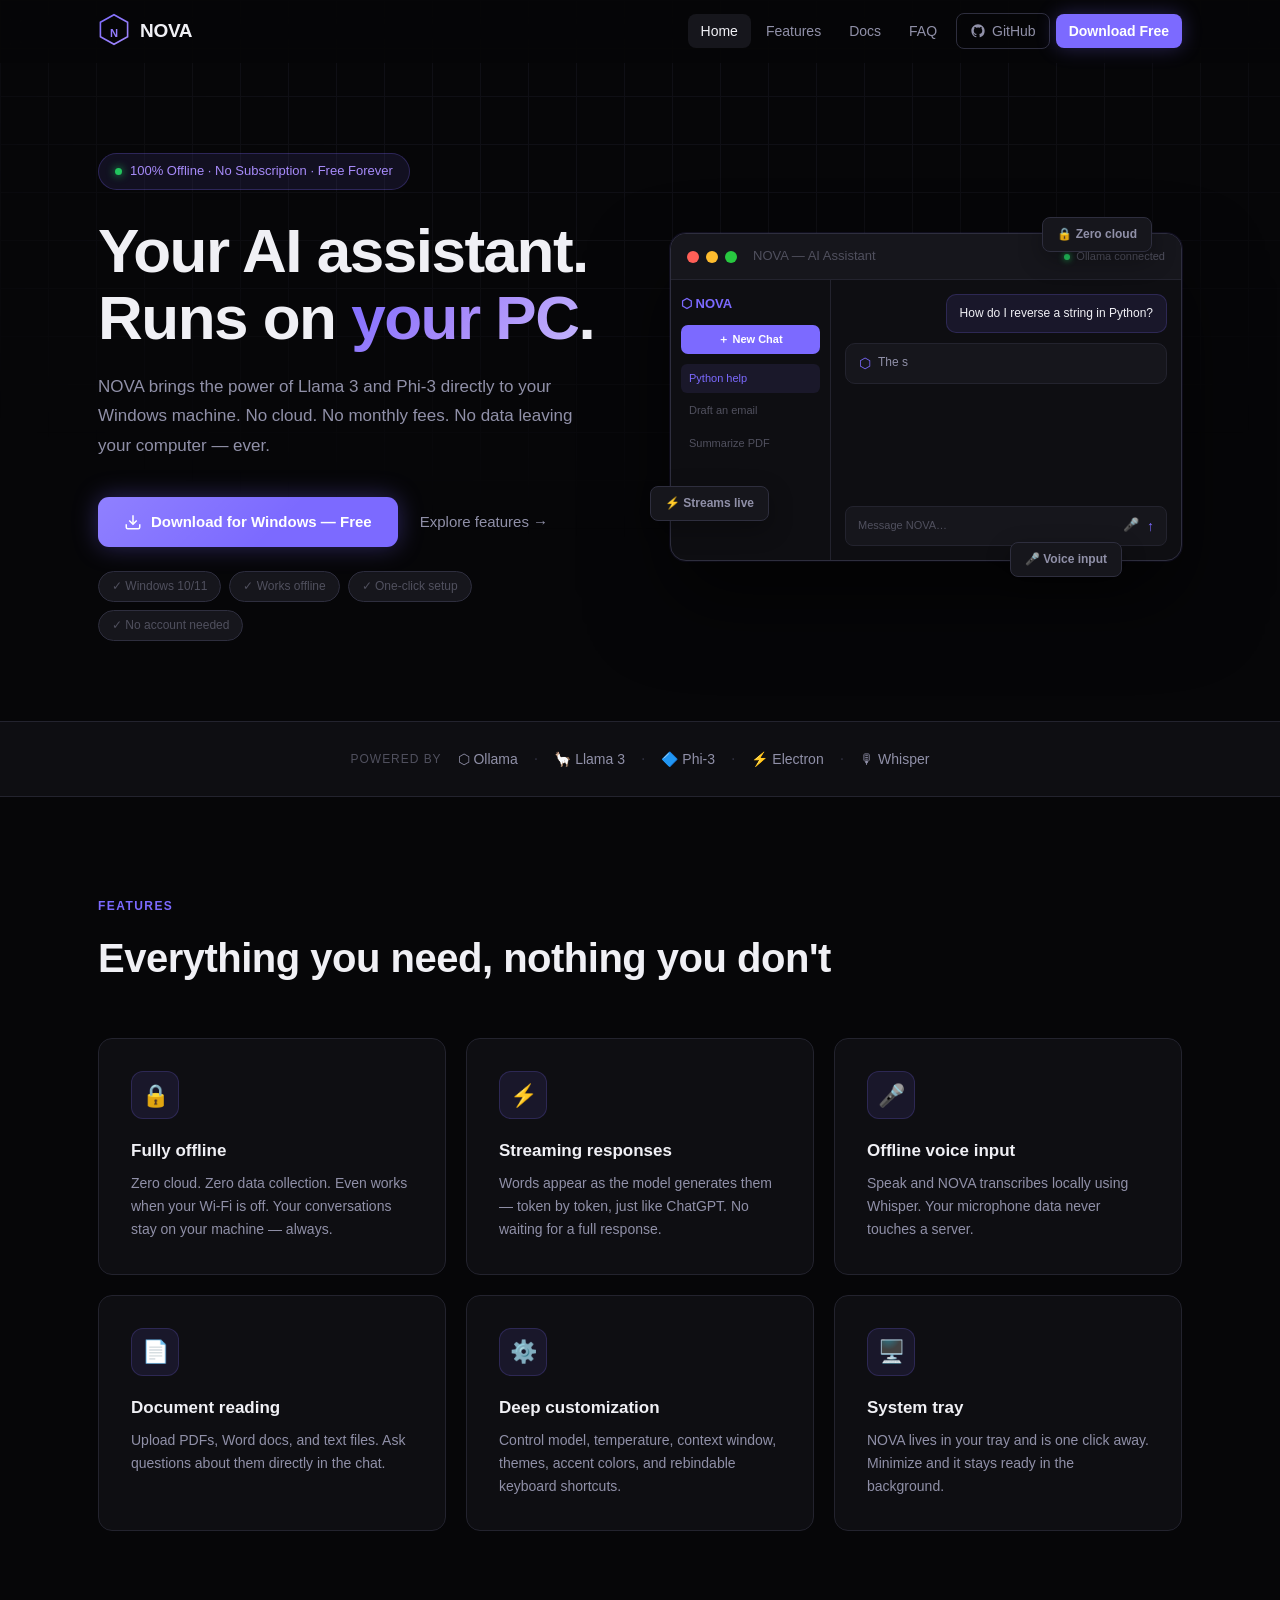
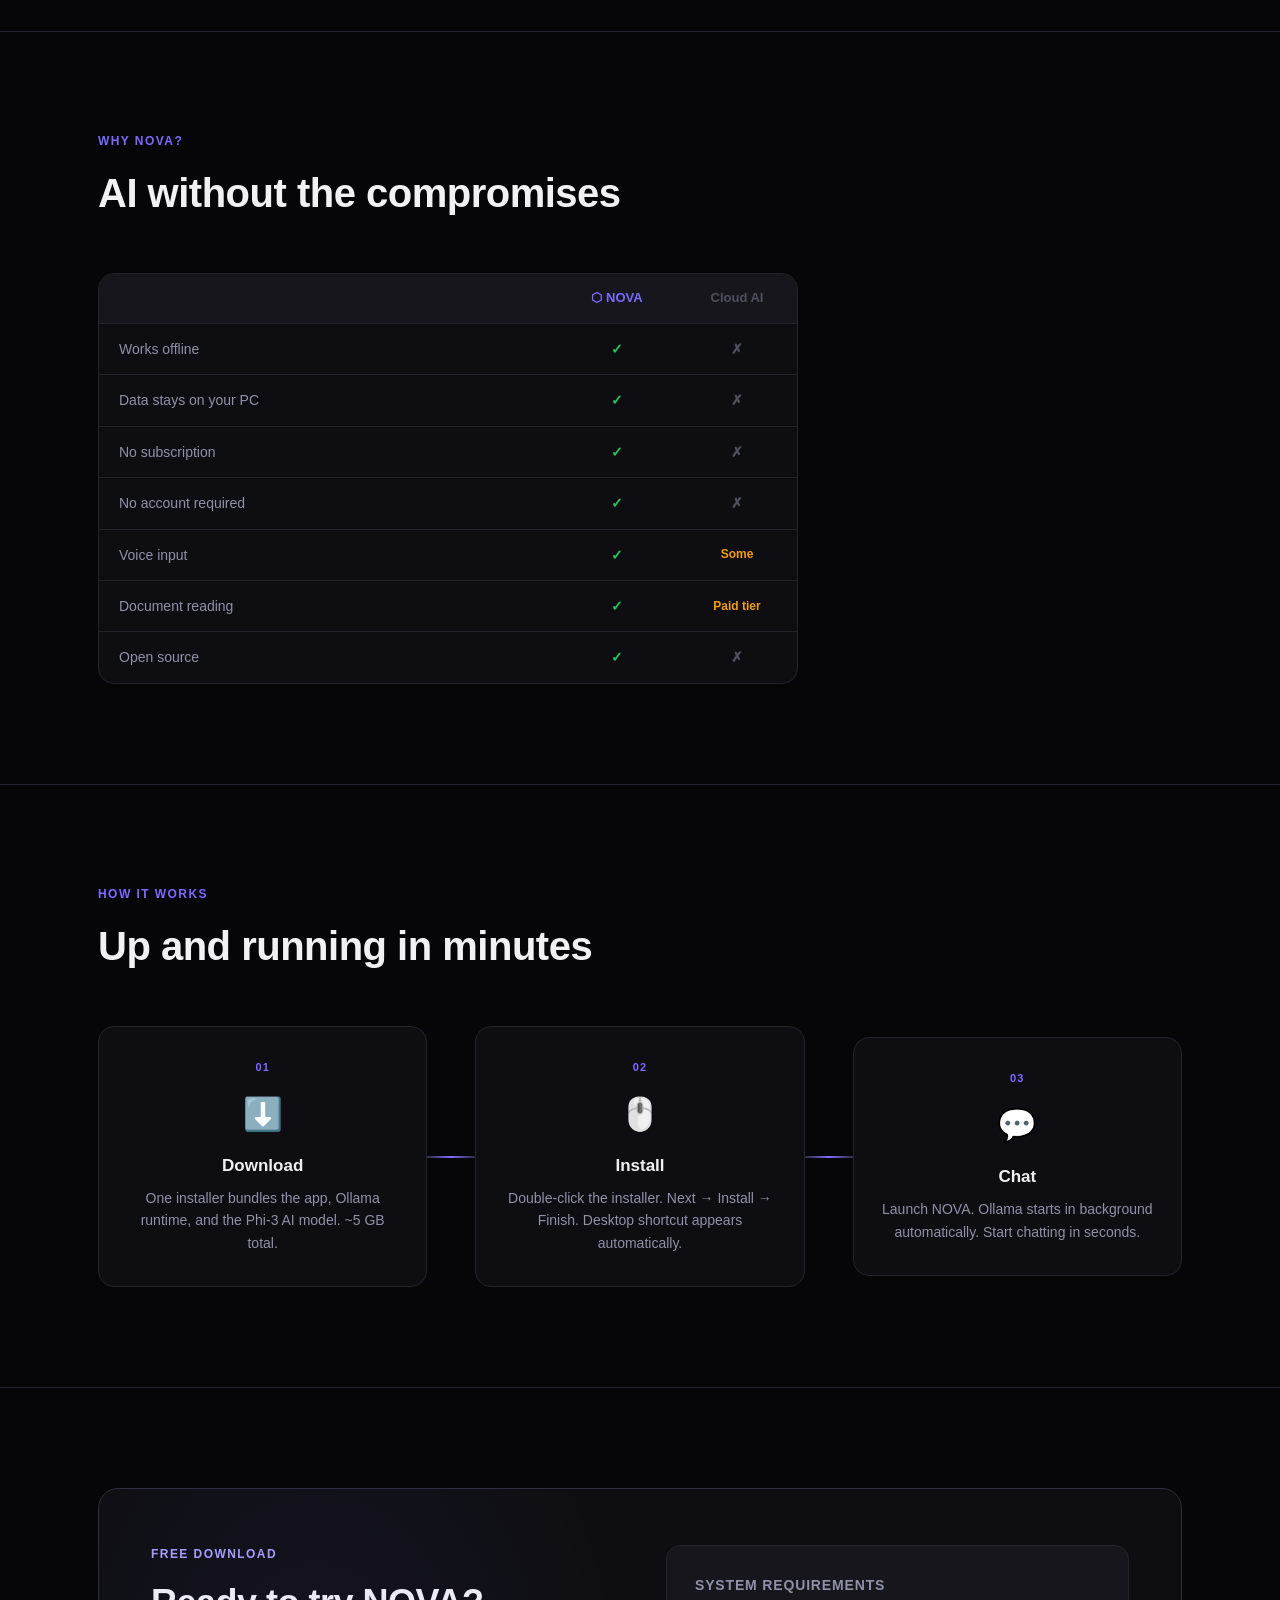
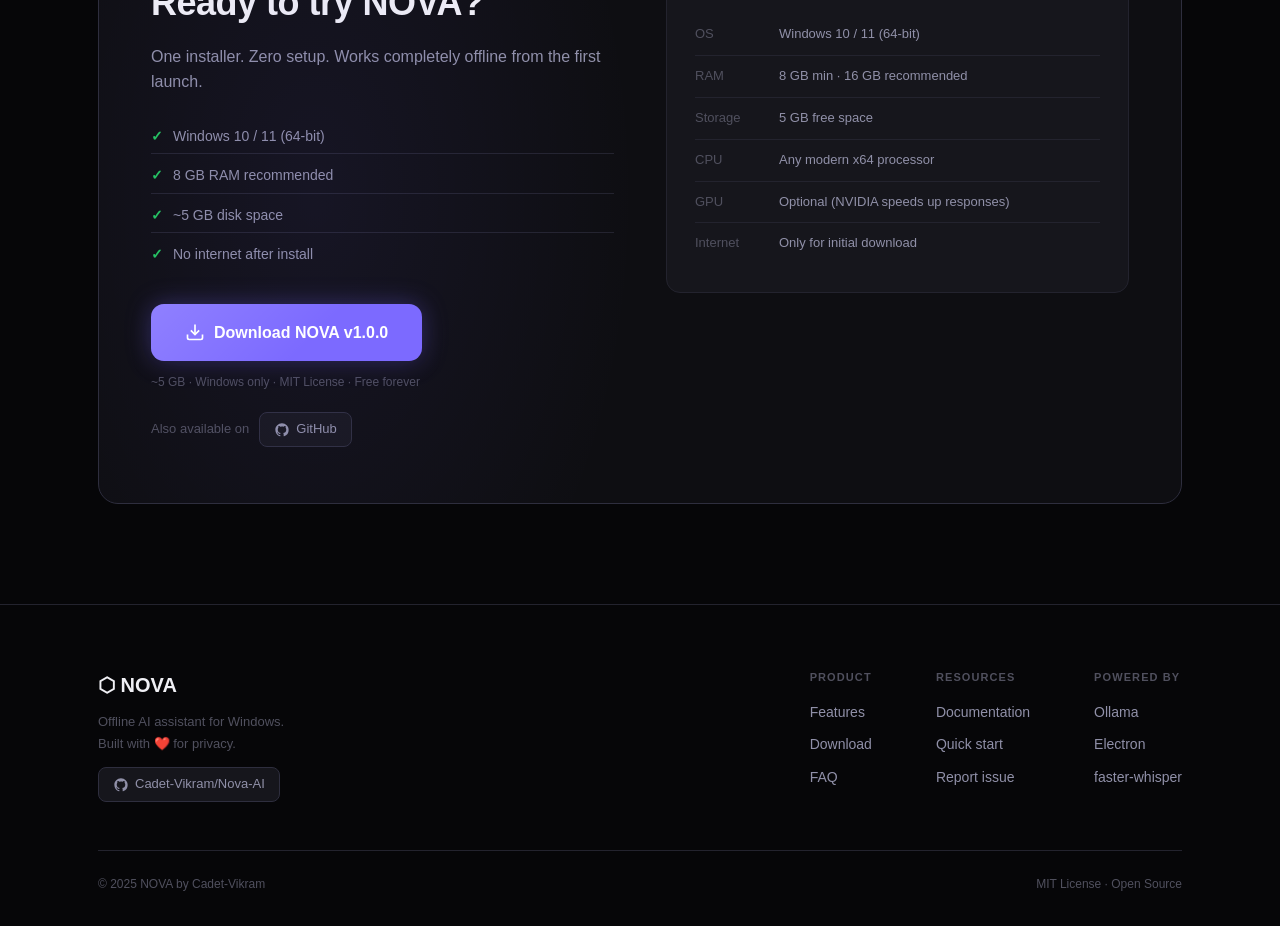
==== commit 4e2e4009: "Update index.html" ====
--- a/index.html
+++ b/index.html
@@ -73,7 +73,7 @@
     </p>
 
     <div class="hero-actions reveal">
-      <a href="https://github.com/Cadet-Vikram/Nova-AI/releases/latest/download/AI.Assistant.Setup.exe" class="btn-primary glow-btn">
+      <a href="https://github.com/Cadet-Vikram/Nova-AI/releases/download/NOVA_v1_0_0/AI.Assistant.Setup.1.0.6.exe" class="btn-primary glow-btn">
         <svg width="18" height="18" viewBox="0 0 24 24" fill="none" stroke="currentColor" stroke-width="2"><path d="M21 15v4a2 2 0 0 1-2 2H5a2 2 0 0 1-2-2v-4"/><polyline points="7 10 12 15 17 10"/><line x1="12" y1="15" x2="12" y2="3"/></svg>
         Download for Windows — Free
       </a>
